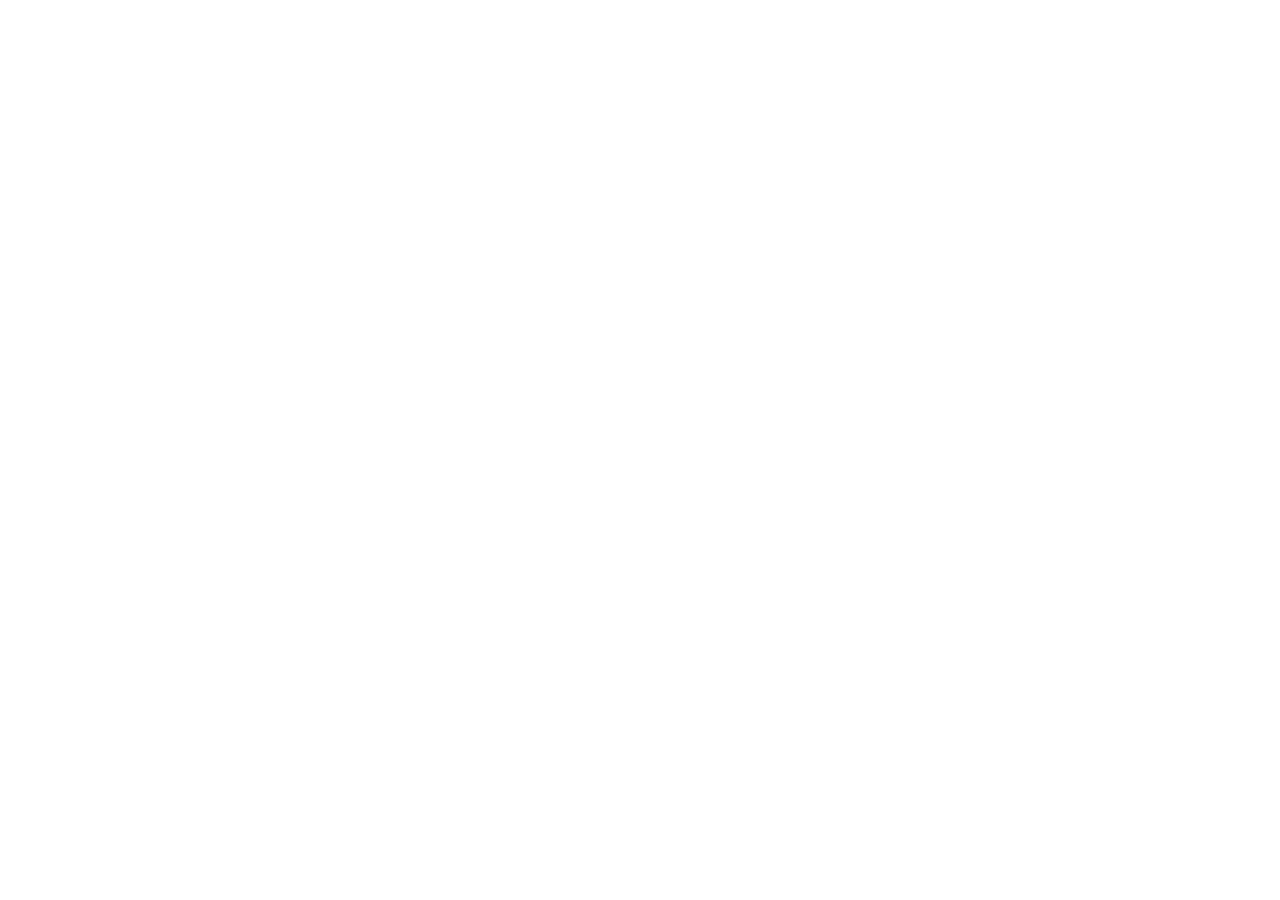
==== index.html @ 10db7427 "Estructura del proyecto, archivos y carpetas principales" ====
<!DOCTYPE html>
<html lang="es">
<head>
  <meta charset="UTF-8" />
  <meta name="viewport" content="width=device-width, initial-scale=1.0" />
  <title>Reparabrisas | Región Metropolitana</title>
  <link rel="stylesheet" href="assets/css/style.css" />
</head>
<body>
  <header>
    <!-- Navbar, logo, etc. -->
  </header>

  <main>
    <!-- Hero, servicios, beneficios, formulario, etc. -->
  </main>

  <footer>
    <!-- Enlaces, contacto, RRSS -->
  </footer>

  <script src="assets/js/main.js"></script>
</body>
</html>
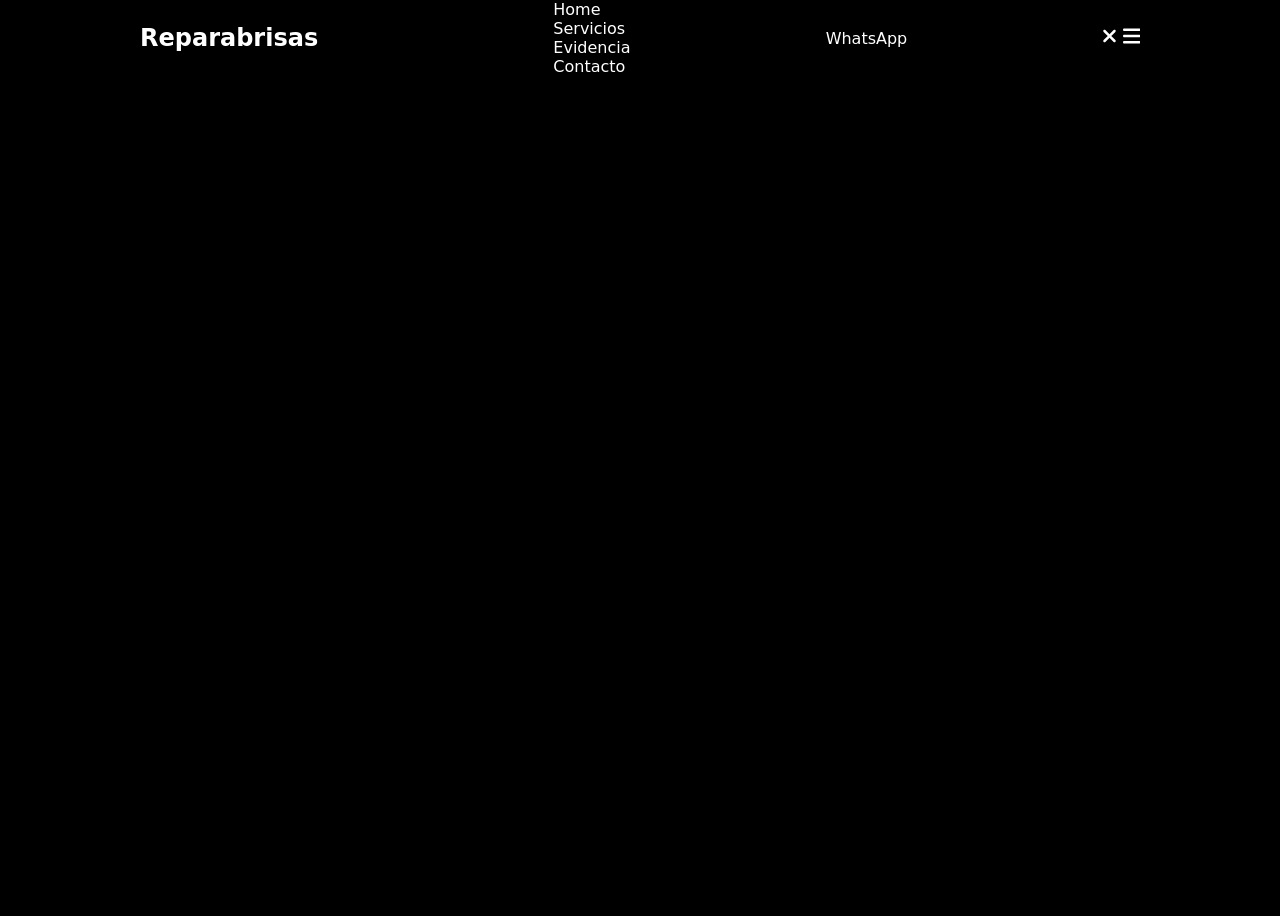
==== commit 394a15c8: "se agrega estructura del menú superior" ====
--- a/index.html
+++ b/index.html
@@ -9,6 +9,20 @@
 <body>
   <header>
     <!-- Navbar, logo, etc. -->
+     <nav class="navbar-menu">
+        <h1 class="title-menu">Reparabrisas</h1>
+        <ul>
+          <li><a href="hero">Home</a></li>
+          <li><a href="abou">Servicios</a></li>
+          <li><a href="hero">Evidencia</a></li>
+          <li><a href="hero">Contacto</a></li>
+        </ul>
+        <a href="#" class="btn-whatsapp">WhatsApp</a>
+        <div class="btn-toggle">
+          <svg  class="svg-icon" fill="white"  xmlns="http://www.w3.org/2000/svg" viewBox="0 0 384 512"><path d="M342.6 150.6c12.5-12.5 12.5-32.8 0-45.3s-32.8-12.5-45.3 0L192 210.7 86.6 105.4c-12.5-12.5-32.8-12.5-45.3 0s-12.5 32.8 0 45.3L146.7 256 41.4 361.4c-12.5 12.5-12.5 32.8 0 45.3s32.8 12.5 45.3 0L192 301.3 297.4 406.6c12.5 12.5 32.8 12.5 45.3 0s12.5-32.8 0-45.3L237.3 256 342.6 150.6z"/></svg>
+          <svg  class="svg-icon" fill="white" height="20" xmlns="http://www.w3.org/2000/svg" viewBox="0 0 448 512"><path d="M0 96C0 78.3 14.3 64 32 64l384 0c17.7 0 32 14.3 32 32s-14.3 32-32 32L32 128C14.3 128 0 113.7 0 96zM0 256c0-17.7 14.3-32 32-32l384 0c17.7 0 32 14.3 32 32s-14.3 32-32 32L32 288c-17.7 0-32-14.3-32-32zM448 416c0 17.7-14.3 32-32 32L32 448c-17.7 0-32-14.3-32-32s14.3-32 32-32l384 0c17.7 0 32 14.3 32 32z"/></svg>
+        </div>
+     </nav>
   </header>
 
   <main>
--- a/assets/css/style.css
+++ b/assets/css/style.css
@@ -0,0 +1,41 @@
+body{
+    height: 100dvh;
+    background-color: black;
+    color: #FFFFFF;
+    font-family: system-ui, -apple-system, BlinkMacSystemFont, 'Segoe UI', Roboto, Oxygen, Ubuntu, Cantarell, 'Open Sans', 'Helvetica Neue', sans-serif;
+}
+
+li{
+    list-style: none;
+}
+
+a{
+    text-decoration: none;
+    color: #FFFFFF;
+    font-size: 1rem;
+}
+
+a:hover{
+    color: #00DD00;
+}
+
+header{
+    padding: 0 2rem;
+}
+.navbar-menu{
+    width: 100%;
+    height: 60px;
+    max-width: 1000px;
+    margin: 0 auto;
+    display: flex;
+    align-items: center;
+    justify-content: space-between;
+}
+
+.svg-icon{
+    height: 20px;
+    cursor: pointer;
+}
+.svg-icon:hover{
+    height: 25px;
+}
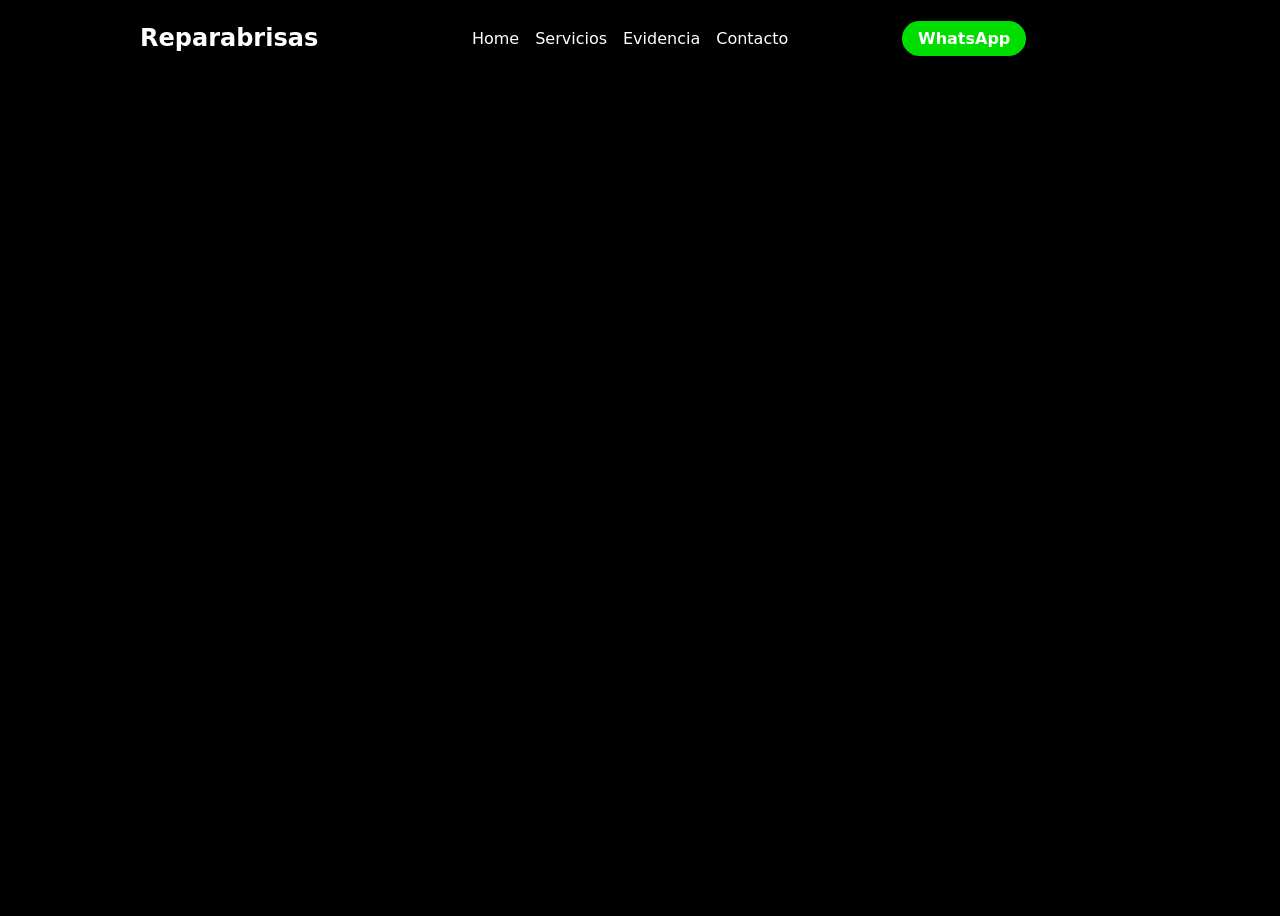
==== commit 97d2385a: "se termina el desarrollo del menu, desktop y mobile" ====
--- a/index.html
+++ b/index.html
@@ -11,7 +11,7 @@
     <!-- Navbar, logo, etc. -->
      <nav class="navbar-menu">
         <h1 class="title-menu">Reparabrisas</h1>
-        <ul>
+        <ul class="ul-menu">
           <li><a href="hero">Home</a></li>
           <li><a href="abou">Servicios</a></li>
           <li><a href="hero">Evidencia</a></li>
@@ -19,10 +19,17 @@
         </ul>
         <a href="#" class="btn-whatsapp">WhatsApp</a>
         <div class="btn-toggle">
-          <svg  class="svg-icon" fill="white"  xmlns="http://www.w3.org/2000/svg" viewBox="0 0 384 512"><path d="M342.6 150.6c12.5-12.5 12.5-32.8 0-45.3s-32.8-12.5-45.3 0L192 210.7 86.6 105.4c-12.5-12.5-32.8-12.5-45.3 0s-12.5 32.8 0 45.3L146.7 256 41.4 361.4c-12.5 12.5-12.5 32.8 0 45.3s32.8 12.5 45.3 0L192 301.3 297.4 406.6c12.5 12.5 32.8 12.5 45.3 0s12.5-32.8 0-45.3L237.3 256 342.6 150.6z"/></svg>
-          <svg  class="svg-icon" fill="white" height="20" xmlns="http://www.w3.org/2000/svg" viewBox="0 0 448 512"><path d="M0 96C0 78.3 14.3 64 32 64l384 0c17.7 0 32 14.3 32 32s-14.3 32-32 32L32 128C14.3 128 0 113.7 0 96zM0 256c0-17.7 14.3-32 32-32l384 0c17.7 0 32 14.3 32 32s-14.3 32-32 32L32 288c-17.7 0-32-14.3-32-32zM448 416c0 17.7-14.3 32-32 32L32 448c-17.7 0-32-14.3-32-32s14.3-32 32-32l384 0c17.7 0 32 14.3 32 32z"/></svg>
+          <svg  class="svg-icon icon-close" fill="white"  xmlns="http://www.w3.org/2000/svg" viewBox="0 0 384 512"><path d="M342.6 150.6c12.5-12.5 12.5-32.8 0-45.3s-32.8-12.5-45.3 0L192 210.7 86.6 105.4c-12.5-12.5-32.8-12.5-45.3 0s-12.5 32.8 0 45.3L146.7 256 41.4 361.4c-12.5 12.5-12.5 32.8 0 45.3s32.8 12.5 45.3 0L192 301.3 297.4 406.6c12.5 12.5 32.8 12.5 45.3 0s12.5-32.8 0-45.3L237.3 256 342.6 150.6z"/></svg>
+          <svg  class="svg-icon icon-burger open-icon" fill="white" height="20" xmlns="http://www.w3.org/2000/svg" viewBox="0 0 448 512"><path d="M0 96C0 78.3 14.3 64 32 64l384 0c17.7 0 32 14.3 32 32s-14.3 32-32 32L32 128C14.3 128 0 113.7 0 96zM0 256c0-17.7 14.3-32 32-32l384 0c17.7 0 32 14.3 32 32s-14.3 32-32 32L32 288c-17.7 0-32-14.3-32-32zM448 416c0 17.7-14.3 32-32 32L32 448c-17.7 0-32-14.3-32-32s14.3-32 32-32l384 0c17.7 0 32 14.3 32 32z"/></svg>
         </div>
      </nav>
+     <div class="dropdown-menu">
+          <li><a href="hero">Home</a></li>
+          <li><a href="abou">Servicios</a></li>
+          <li><a href="hero">Evidencia</a></li>
+          <li><a href="hero">Contacto</a></li>
+          <li><a href="#" class="btn-whatsapp">WhatsApp</a></li>
+     </div>
   </header>
 
   <main>
--- a/assets/css/style.css
+++ b/assets/css/style.css
@@ -5,18 +5,35 @@
     font-family: system-ui, -apple-system, BlinkMacSystemFont, 'Segoe UI', Roboto, Oxygen, Ubuntu, Cantarell, 'Open Sans', 'Helvetica Neue', sans-serif;
 }
 
+.title-menu:hover{
+    color: #00DD00;
+    cursor: pointer;
+}
+
 li{
     list-style: none;
 }
+li a{
+    text-decoration: none;
+    color: #FFFFFF;
+}
+li a:hover{
+    color: #00DD00;
+}
 
-a{
+a.btn-whatsapp{
     text-decoration: none;
     color: #FFFFFF;
     font-size: 1rem;
+    font-weight: 700;
+    background-color: #00DD00;
+    padding: .5rem 1rem .5rem 1rem;
+    border-radius: 1.5rem;
 }
 
-a:hover{
-    color: #00DD00;
+a.btn-whatsapp:hover{
+    scale: 1.05;
+    color: #FFFFFF;
 }
 
 header{
@@ -31,11 +48,68 @@
     align-items: center;
     justify-content: space-between;
 }
+.ul-menu{
+    display: flex;
+    gap: 1rem;
+}
 
 .svg-icon{
+    display: none;
     height: 20px;
     cursor: pointer;
 }
 .svg-icon:hover{
     height: 25px;
-}+}
+
+.dropdown-menu{
+    height: 0;
+    display: none;
+    width: 300px;
+    position: absolute;
+    right: 2rem;
+    background-color: rgba(255, 255, 255, 0.1);
+    backdrop-filter: blur(15px);
+    border-radius: 12px;
+    overflow: hidden;
+    transition: height .2s cubic-bezier(0.175, 0.885, 0.32, 1.275);
+}
+
+.dropdown-menu.open{
+    height: 240px;
+}
+
+.dropdown-menu li{
+    padding: .7rem;
+    display: flex;
+    align-items: center;
+    justify-content: center;
+}
+
+.dropdown-menu a{
+    width: 100%;
+    text-align: center;
+}
+
+
+
+@media (max-width:992px) {
+    .navbar-menu ul, .navbar-menu .btn-whatsapp{
+        display: none;
+    }
+    .dropdown-menu{
+        display: block;
+    }
+    .btn-toggle svg.open-icon{
+        display: block;
+    }
+} 
+
+
+@media (max-width:576px) {
+
+    .dropdown-menu{
+        left: 1rem;
+        width: auto;
+    }
+} 
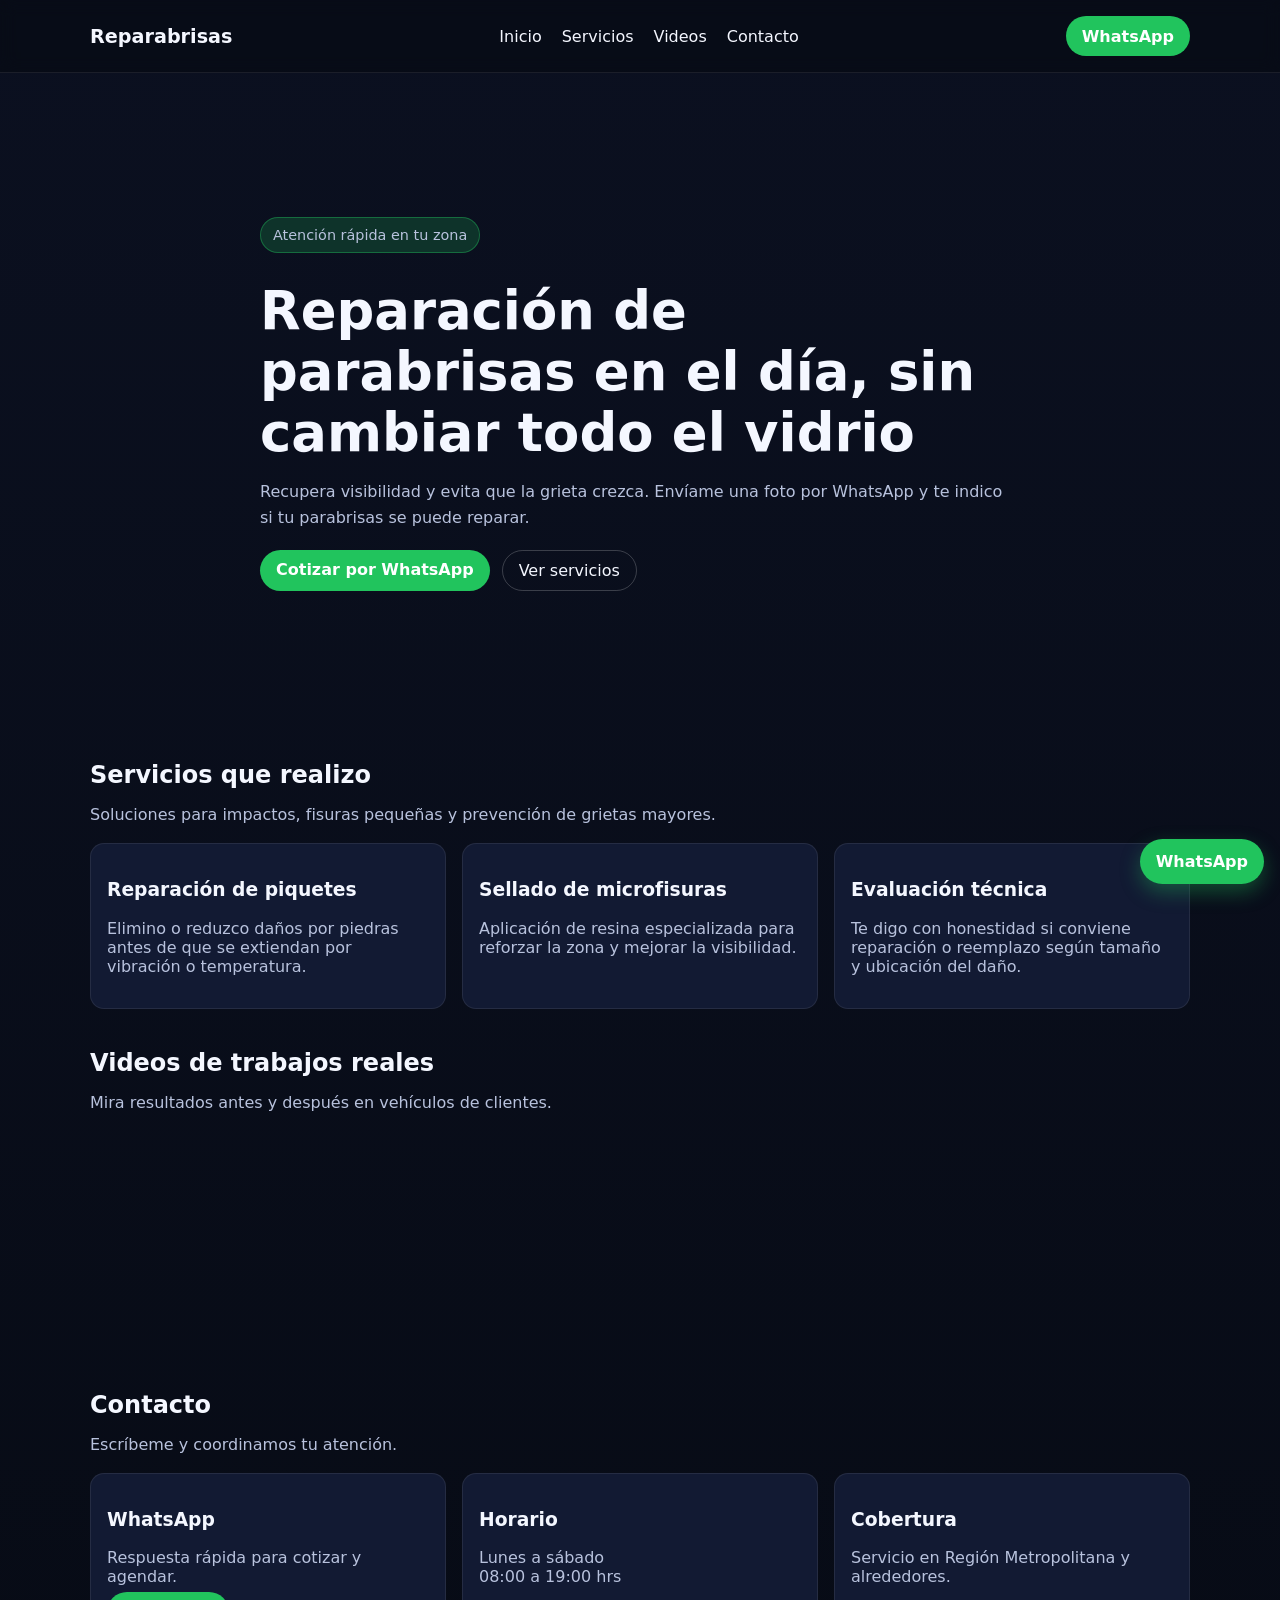
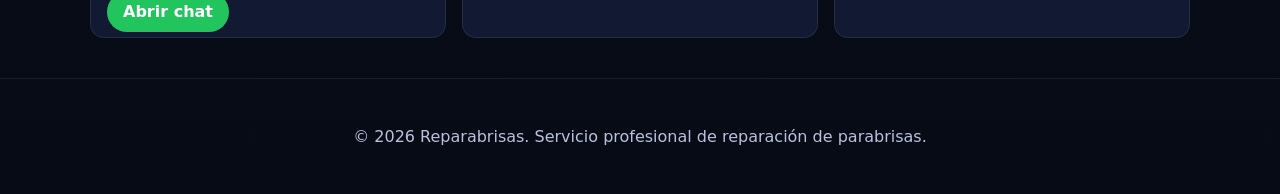
==== commit 5a4c8597: "Crear landing page de reparabrisas con secciones y CTA a WhatsApp" ====
--- a/index.html
+++ b/index.html
@@ -1,45 +1,147 @@
 <!DOCTYPE html>
 <html lang="es">
-<head>
-  <meta charset="UTF-8" />
-  <meta name="viewport" content="width=device-width, initial-scale=1.0" />
-  <title>Reparabrisas | Región Metropolitana</title>
-  <link rel="stylesheet" href="assets/css/style.css" />
-</head>
-<body>
-  <header>
-    <!-- Navbar, logo, etc. -->
-     <nav class="navbar-menu">
-        <h1 class="title-menu">Reparabrisas</h1>
+  <head>
+    <meta charset="UTF-8" />
+    <meta name="viewport" content="width=device-width, initial-scale=1.0" />
+    <meta
+      name="description"
+      content="Reparación de parabrisas rápida y profesional. Evalúo tu daño por WhatsApp y te doy solución en el día."
+    />
+    <title>Reparabrisas | Reparación rápida y segura</title>
+    <link rel="stylesheet" href="assets/css/style.css" />
+  </head>
+  <body>
+    <header class="site-header">
+      <nav class="navbar-menu">
+        <a href="#inicio" class="title-menu">Reparabrisas</a>
         <ul class="ul-menu">
-          <li><a href="hero">Home</a></li>
-          <li><a href="abou">Servicios</a></li>
-          <li><a href="hero">Evidencia</a></li>
-          <li><a href="hero">Contacto</a></li>
+          <li><a href="#inicio">Inicio</a></li>
+          <li><a href="#servicios">Servicios</a></li>
+          <li><a href="#videos">Videos</a></li>
+          <li><a href="#contacto">Contacto</a></li>
         </ul>
-        <a href="#" class="btn-whatsapp">WhatsApp</a>
-        <div class="btn-toggle">
-          <svg  class="svg-icon icon-close" fill="white"  xmlns="http://www.w3.org/2000/svg" viewBox="0 0 384 512"><path d="M342.6 150.6c12.5-12.5 12.5-32.8 0-45.3s-32.8-12.5-45.3 0L192 210.7 86.6 105.4c-12.5-12.5-32.8-12.5-45.3 0s-12.5 32.8 0 45.3L146.7 256 41.4 361.4c-12.5 12.5-12.5 32.8 0 45.3s32.8 12.5 45.3 0L192 301.3 297.4 406.6c12.5 12.5 32.8 12.5 45.3 0s12.5-32.8 0-45.3L237.3 256 342.6 150.6z"/></svg>
-          <svg  class="svg-icon icon-burger open-icon" fill="white" height="20" xmlns="http://www.w3.org/2000/svg" viewBox="0 0 448 512"><path d="M0 96C0 78.3 14.3 64 32 64l384 0c17.7 0 32 14.3 32 32s-14.3 32-32 32L32 128C14.3 128 0 113.7 0 96zM0 256c0-17.7 14.3-32 32-32l384 0c17.7 0 32 14.3 32 32s-14.3 32-32 32L32 288c-17.7 0-32-14.3-32-32zM448 416c0 17.7-14.3 32-32 32L32 448c-17.7 0-32-14.3-32-32s14.3-32 32-32l384 0c17.7 0 32 14.3 32 32z"/></svg>
+        <a href="https://wa.me/56912345678" class="btn-whatsapp" target="_blank" rel="noopener noreferrer"
+          >WhatsApp</a
+        >
+        <button class="btn-toggle" aria-label="Abrir menú móvil">
+          <svg
+            class="svg-icon icon-close"
+            fill="white"
+            xmlns="http://www.w3.org/2000/svg"
+            viewBox="0 0 384 512"
+          >
+            <path
+              d="M342.6 150.6c12.5-12.5 12.5-32.8 0-45.3s-32.8-12.5-45.3 0L192 210.7 86.6 105.4c-12.5-12.5-32.8-12.5-45.3 0s-12.5 32.8 0 45.3L146.7 256 41.4 361.4c-12.5 12.5-12.5 32.8 0 45.3s32.8 12.5 45.3 0L192 301.3 297.4 406.6c12.5 12.5 32.8 12.5 45.3 0s12.5-32.8 0-45.3L237.3 256 342.6 150.6z"
+            />
+          </svg>
+          <svg
+            class="svg-icon icon-burger open-icon"
+            fill="white"
+            xmlns="http://www.w3.org/2000/svg"
+            viewBox="0 0 448 512"
+          >
+            <path
+              d="M0 96C0 78.3 14.3 64 32 64l384 0c17.7 0 32 14.3 32 32s-14.3 32-32 32L32 128C14.3 128 0 113.7 0 96zM0 256c0-17.7 14.3-32 32-32l384 0c17.7 0 32 14.3 32 32s-14.3 32-32 32L32 288c-17.7 0-32-14.3-32-32zM448 416c0 17.7-14.3 32-32 32L32 448c-17.7 0-32-14.3-32-32s14.3-32 32-32l384 0c17.7 0 32 14.3 32 32z"
+            />
+          </svg>
+        </button>
+      </nav>
+
+      <ul class="dropdown-menu">
+        <li><a href="#inicio">Inicio</a></li>
+        <li><a href="#servicios">Servicios</a></li>
+        <li><a href="#videos">Videos</a></li>
+        <li><a href="#contacto">Contacto</a></li>
+        <li>
+          <a href="https://wa.me/56912345678" class="btn-whatsapp" target="_blank" rel="noopener noreferrer"
+            >Escribir por WhatsApp</a
+          >
+        </li>
+      </ul>
+    </header>
+
+    <main>
+      <section class="hero" id="inicio">
+        <div class="hero-content">
+          <p class="pill">Atención rápida en tu zona</p>
+          <h1>Reparación de parabrisas en el día, sin cambiar todo el vidrio</h1>
+          <p>
+            Recupera visibilidad y evita que la grieta crezca. Envíame una foto por WhatsApp y te indico si
+            tu parabrisas se puede reparar.
+          </p>
+          <div class="hero-actions">
+            <a href="https://wa.me/56912345678" class="btn-whatsapp" target="_blank" rel="noopener noreferrer"
+              >Cotizar por WhatsApp</a
+            >
+            <a href="#servicios" class="btn-secondary">Ver servicios</a>
+          </div>
         </div>
-     </nav>
-     <div class="dropdown-menu">
-          <li><a href="hero">Home</a></li>
-          <li><a href="abou">Servicios</a></li>
-          <li><a href="hero">Evidencia</a></li>
-          <li><a href="hero">Contacto</a></li>
-          <li><a href="#" class="btn-whatsapp">WhatsApp</a></li>
-     </div>
-  </header>
+      </section>
 
-  <main>
-    <!-- Hero, servicios, beneficios, formulario, etc. -->
-  </main>
+      <section class="section" id="servicios">
+        <div class="section-heading">
+          <h2>Servicios que realizo</h2>
+          <p>Soluciones para impactos, fisuras pequeñas y prevención de grietas mayores.</p>
+        </div>
+        <div class="cards-grid">
+          <article class="card">
+            <h3>Reparación de piquetes</h3>
+            <p>Elimino o reduzco daños por piedras antes de que se extiendan por vibración o temperatura.</p>
+          </article>
+          <article class="card">
+            <h3>Sellado de microfisuras</h3>
+            <p>Aplicación de resina especializada para reforzar la zona y mejorar la visibilidad.</p>
+          </article>
+          <article class="card">
+            <h3>Evaluación técnica</h3>
+            <p>Te digo con honestidad si conviene reparación o reemplazo según tamaño y ubicación del daño.</p>
+          </article>
+        </div>
+      </section>
 
-  <footer>
-    <!-- Enlaces, contacto, RRSS -->
-  </footer>
+      <section class="section" id="videos">
+        <div class="section-heading">
+          <h2>Videos de trabajos reales</h2>
+          <p>Mira resultados antes y después en vehículos de clientes.</p>
+        </div>
+        <div class="video-grid">
+          <iframe src="https://www.youtube.com/embed/ysz5S6PUM-U" title="Video de reparación 1" loading="lazy" allowfullscreen></iframe>
+          <iframe src="https://www.youtube.com/embed/jNQXAC9IVRw" title="Video de reparación 2" loading="lazy" allowfullscreen></iframe>
+          <iframe src="https://www.youtube.com/embed/tgbNymZ7vqY" title="Video de reparación 3" loading="lazy" allowfullscreen></iframe>
+        </div>
+      </section>
 
-  <script src="assets/js/main.js"></script>
-</body>
+      <section class="section contact" id="contacto">
+        <div class="section-heading">
+          <h2>Contacto</h2>
+          <p>Escríbeme y coordinamos tu atención.</p>
+        </div>
+        <div class="contact-grid">
+          <div class="contact-card">
+            <h3>WhatsApp</h3>
+            <p>Respuesta rápida para cotizar y agendar.</p>
+            <a href="https://wa.me/56912345678" class="btn-whatsapp" target="_blank" rel="noopener noreferrer">Abrir chat</a>
+          </div>
+          <div class="contact-card">
+            <h3>Horario</h3>
+            <p>Lunes a sábado<br />08:00 a 19:00 hrs</p>
+          </div>
+          <div class="contact-card">
+            <h3>Cobertura</h3>
+            <p>Servicio en Región Metropolitana y alrededores.</p>
+          </div>
+        </div>
+      </section>
+    </main>
+
+    <a href="https://wa.me/56912345678" class="whatsapp-float" target="_blank" rel="noopener noreferrer" aria-label="Escribir por WhatsApp">
+      WhatsApp
+    </a>
+
+    <footer>
+      <p>© 2026 Reparabrisas. Servicio profesional de reparación de parabrisas.</p>
+    </footer>
+
+    <script src="assets/js/main.js"></script>
+  </body>
 </html>
--- a/assets/css/style.css
+++ b/assets/css/style.css
@@ -1,115 +1,252 @@
-body{
-    height: 100dvh;
-    background-color: black;
-    color: #FFFFFF;
-    font-family: system-ui, -apple-system, BlinkMacSystemFont, 'Segoe UI', Roboto, Oxygen, Ubuntu, Cantarell, 'Open Sans', 'Helvetica Neue', sans-serif;
-}
-
-.title-menu:hover{
-    color: #00DD00;
+:root {
+  --bg: #0b1020;
+  --card: #121a33;
+  --text: #f4f7ff;
+  --muted: #b8c2dd;
+  --accent: #21c45d;
+  --accent-dark: #17944a;
+}
+
+* {
+  box-sizing: border-box;
+}
+
+html {
+  scroll-behavior: smooth;
+}
+
+body {
+  margin: 0;
+  background: linear-gradient(180deg, #0b1020 0%, #070b15 100%);
+  color: var(--text);
+  font-family: Inter, system-ui, -apple-system, BlinkMacSystemFont, "Segoe UI", sans-serif;
+}
+
+a {
+  color: inherit;
+  text-decoration: none;
+}
+
+.site-header {
+  position: sticky;
+  top: 0;
+  z-index: 20;
+  backdrop-filter: blur(8px);
+  background: rgba(7, 11, 21, 0.75);
+  border-bottom: 1px solid rgba(255, 255, 255, 0.08);
+}
+
+.navbar-menu {
+  width: min(1100px, 92%);
+  margin: 0 auto;
+  min-height: 72px;
+  display: flex;
+  align-items: center;
+  justify-content: space-between;
+  gap: 1rem;
+}
+
+.title-menu {
+  font-weight: 800;
+  font-size: 1.2rem;
+}
+
+.ul-menu {
+  display: flex;
+  gap: 1.25rem;
+  list-style: none;
+  padding: 0;
+  margin: 0;
+}
+
+.btn-whatsapp {
+  background: var(--accent);
+  color: #fff;
+  font-weight: 700;
+  padding: 0.65rem 1rem;
+  border-radius: 999px;
+  transition: transform 0.2s ease, background 0.2s ease;
+}
+
+.btn-whatsapp:hover {
+  transform: translateY(-1px);
+  background: var(--accent-dark);
+}
+
+.btn-secondary {
+  border: 1px solid rgba(255, 255, 255, 0.2);
+  padding: 0.65rem 1rem;
+  border-radius: 999px;
+}
+
+.btn-toggle {
+  display: none;
+  background: transparent;
+  border: 0;
+  padding: 0;
+}
+
+.svg-icon {
+  width: 24px;
+  height: 24px;
+  display: none;
+}
+
+.open-icon {
+  display: block;
+}
+
+.dropdown-menu {
+  display: none;
+  position: absolute;
+  right: 4%;
+  top: 72px;
+  width: min(320px, 92vw);
+  background: rgba(18, 26, 51, 0.97);
+  border: 1px solid rgba(255, 255, 255, 0.1);
+  border-radius: 12px;
+  list-style: none;
+  padding: 0.8rem;
+  margin: 0;
+  height: 0;
+  overflow: hidden;
+  transition: height 0.25s ease;
+}
+
+.dropdown-menu li {
+  padding: 0.55rem;
+  text-align: center;
+}
+
+.dropdown-menu.open {
+  height: 270px;
+}
+
+.hero {
+  min-height: 72vh;
+  display: grid;
+  place-items: center;
+  width: min(1100px, 92%);
+  margin: 0 auto;
+}
+
+.hero-content {
+  max-width: 760px;
+}
+
+.pill {
+  display: inline-block;
+  background: rgba(33, 196, 93, 0.2);
+  color: #9bf2b9;
+  border: 1px solid rgba(33, 196, 93, 0.4);
+  padding: 0.35rem 0.75rem;
+  border-radius: 999px;
+  font-size: 0.9rem;
+}
+
+h1 {
+  font-size: clamp(2rem, 5vw, 3.3rem);
+  margin: 0.8rem 0;
+}
+
+.hero p {
+  color: var(--muted);
+  line-height: 1.6;
+}
+
+.hero-actions {
+  display: flex;
+  flex-wrap: wrap;
+  gap: 0.75rem;
+  margin-top: 1.2rem;
+}
+
+.section {
+  width: min(1100px, 92%);
+  margin: 2.5rem auto;
+}
+
+.section-heading h2 {
+  margin-bottom: 0.25rem;
+}
+
+.section-heading p {
+  color: var(--muted);
+}
+
+.cards-grid,
+.video-grid,
+.contact-grid {
+  display: grid;
+  gap: 1rem;
+  margin-top: 1.2rem;
+}
+
+.cards-grid {
+  grid-template-columns: repeat(auto-fit, minmax(220px, 1fr));
+}
+
+.card,
+.contact-card {
+  background: var(--card);
+  border: 1px solid rgba(255, 255, 255, 0.08);
+  border-radius: 14px;
+  padding: 1rem;
+}
+
+.card p,
+.contact-card p {
+  color: var(--muted);
+}
+
+.video-grid {
+  grid-template-columns: repeat(auto-fit, minmax(240px, 1fr));
+}
+
+.video-grid iframe {
+  width: 100%;
+  min-height: 220px;
+  border: 0;
+  border-radius: 14px;
+}
+
+.contact-grid {
+  grid-template-columns: repeat(auto-fit, minmax(220px, 1fr));
+}
+
+.whatsapp-float {
+  position: fixed;
+  right: 1rem;
+  bottom: 1rem;
+  z-index: 25;
+  background: var(--accent);
+  color: #fff;
+  padding: 0.8rem 1rem;
+  border-radius: 999px;
+  font-weight: 700;
+  box-shadow: 0 8px 20px rgba(33, 196, 93, 0.35);
+}
+
+footer {
+  text-align: center;
+  color: var(--muted);
+  padding: 2rem 1rem;
+  border-top: 1px solid rgba(255, 255, 255, 0.08);
+  margin-top: 2rem;
+}
+
+@media (max-width: 900px) {
+  .ul-menu,
+  .navbar-menu > .btn-whatsapp {
+    display: none;
+  }
+
+  .btn-toggle {
+    display: inline-flex;
     cursor: pointer;
-}
-
-li{
-    list-style: none;
-}
-li a{
-    text-decoration: none;
-    color: #FFFFFF;
-}
-li a:hover{
-    color: #00DD00;
-}
-
-a.btn-whatsapp{
-    text-decoration: none;
-    color: #FFFFFF;
-    font-size: 1rem;
-    font-weight: 700;
-    background-color: #00DD00;
-    padding: .5rem 1rem .5rem 1rem;
-    border-radius: 1.5rem;
-}
-
-a.btn-whatsapp:hover{
-    scale: 1.05;
-    color: #FFFFFF;
-}
-
-header{
-    padding: 0 2rem;
-}
-.navbar-menu{
-    width: 100%;
-    height: 60px;
-    max-width: 1000px;
-    margin: 0 auto;
-    display: flex;
-    align-items: center;
-    justify-content: space-between;
-}
-.ul-menu{
-    display: flex;
-    gap: 1rem;
-}
-
-.svg-icon{
-    display: none;
-    height: 20px;
-    cursor: pointer;
-}
-.svg-icon:hover{
-    height: 25px;
-}
-
-.dropdown-menu{
-    height: 0;
-    display: none;
-    width: 300px;
-    position: absolute;
-    right: 2rem;
-    background-color: rgba(255, 255, 255, 0.1);
-    backdrop-filter: blur(15px);
-    border-radius: 12px;
-    overflow: hidden;
-    transition: height .2s cubic-bezier(0.175, 0.885, 0.32, 1.275);
-}
-
-.dropdown-menu.open{
-    height: 240px;
-}
-
-.dropdown-menu li{
-    padding: .7rem;
-    display: flex;
-    align-items: center;
-    justify-content: center;
-}
-
-.dropdown-menu a{
-    width: 100%;
-    text-align: center;
-}
-
-
-
-@media (max-width:992px) {
-    .navbar-menu ul, .navbar-menu .btn-whatsapp{
-        display: none;
-    }
-    .dropdown-menu{
-        display: block;
-    }
-    .btn-toggle svg.open-icon{
-        display: block;
-    }
-} 
-
-
-@media (max-width:576px) {
-
-    .dropdown-menu{
-        left: 1rem;
-        width: auto;
-    }
-} +  }
+
+  .dropdown-menu {
+    display: block;
+  }
+}
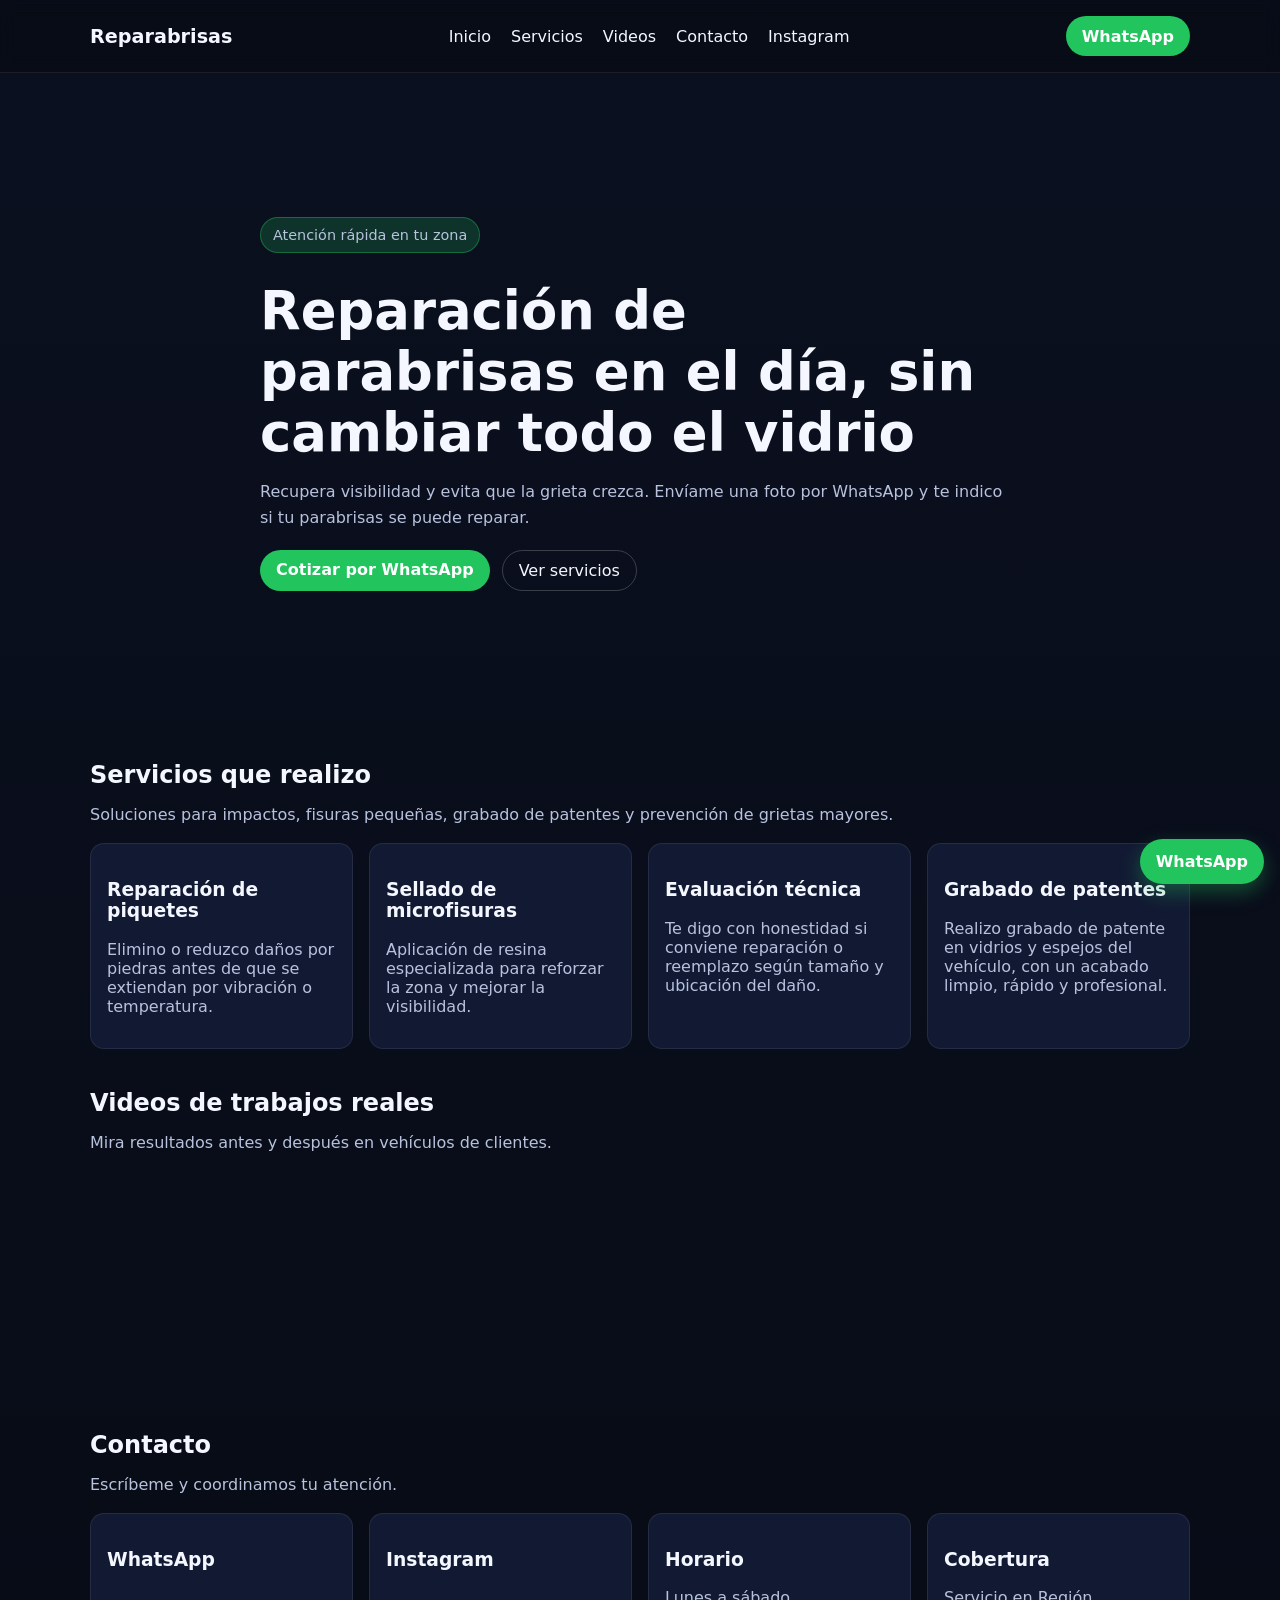
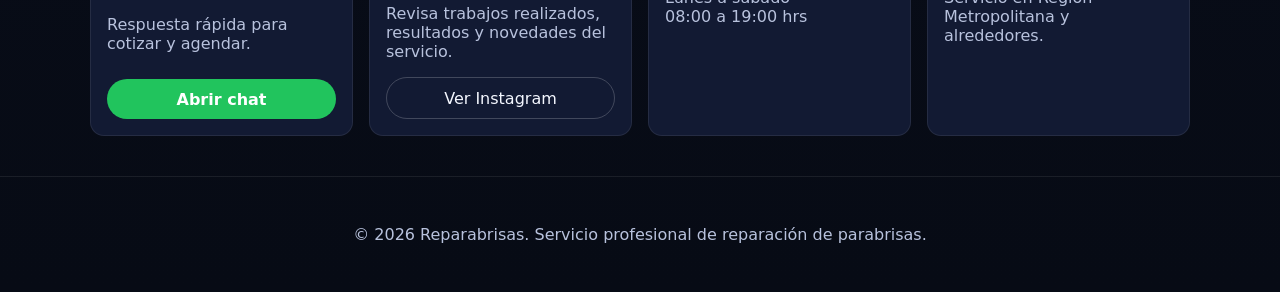
==== commit 0fe687aa: "se agrega numero de wsp e instagram, ademas de servicios de grabado de patentes" ====
--- a/index.html
+++ b/index.html
@@ -10,19 +10,37 @@
     <title>Reparabrisas | Reparación rápida y segura</title>
     <link rel="stylesheet" href="assets/css/style.css" />
   </head>
+
   <body>
     <header class="site-header">
       <nav class="navbar-menu">
         <a href="#inicio" class="title-menu">Reparabrisas</a>
+
         <ul class="ul-menu">
           <li><a href="#inicio">Inicio</a></li>
           <li><a href="#servicios">Servicios</a></li>
           <li><a href="#videos">Videos</a></li>
           <li><a href="#contacto">Contacto</a></li>
+          <li>
+            <a
+              href="https://www.instagram.com/reparabrisas_colina/"
+              target="_blank"
+              rel="noopener noreferrer"
+            >
+              Instagram
+            </a>
+          </li>
         </ul>
-        <a href="https://wa.me/56912345678" class="btn-whatsapp" target="_blank" rel="noopener noreferrer"
-          >WhatsApp</a
+
+        <a
+          href="https://wa.me/56976957866"
+          class="btn-whatsapp"
+          target="_blank"
+          rel="noopener noreferrer"
         >
+          WhatsApp
+        </a>
+
         <button class="btn-toggle" aria-label="Abrir menú móvil">
           <svg
             class="svg-icon icon-close"
@@ -34,6 +52,7 @@
               d="M342.6 150.6c12.5-12.5 12.5-32.8 0-45.3s-32.8-12.5-45.3 0L192 210.7 86.6 105.4c-12.5-12.5-32.8-12.5-45.3 0s-12.5 32.8 0 45.3L146.7 256 41.4 361.4c-12.5 12.5-12.5 32.8 0 45.3s32.8 12.5 45.3 0L192 301.3 297.4 406.6c12.5 12.5 32.8 12.5 45.3 0s12.5-32.8 0-45.3L237.3 256 342.6 150.6z"
             />
           </svg>
+
           <svg
             class="svg-icon icon-burger open-icon"
             fill="white"
@@ -53,9 +72,23 @@
         <li><a href="#videos">Videos</a></li>
         <li><a href="#contacto">Contacto</a></li>
         <li>
-          <a href="https://wa.me/56912345678" class="btn-whatsapp" target="_blank" rel="noopener noreferrer"
-            >Escribir por WhatsApp</a
-          >
+          <a
+            href="https://www.instagram.com/reparabrisas_colina/"
+            target="_blank"
+            rel="noopener noreferrer"
+          >
+            Instagram
+          </a>
+        </li>
+        <li>
+          <a
+            href="https://wa.me/56976957866"
+            class="btn-whatsapp"
+            target="_blank"
+            rel="noopener noreferrer"
+          >
+            Escribir por WhatsApp
+          </a>
         </li>
       </ul>
     </header>
@@ -64,15 +97,24 @@
       <section class="hero" id="inicio">
         <div class="hero-content">
           <p class="pill">Atención rápida en tu zona</p>
+
           <h1>Reparación de parabrisas en el día, sin cambiar todo el vidrio</h1>
+
           <p>
             Recupera visibilidad y evita que la grieta crezca. Envíame una foto por WhatsApp y te indico si
             tu parabrisas se puede reparar.
           </p>
+
           <div class="hero-actions">
-            <a href="https://wa.me/56912345678" class="btn-whatsapp" target="_blank" rel="noopener noreferrer"
-              >Cotizar por WhatsApp</a
-            >
+            <a
+              href="https://wa.me/56976957866"
+              class="btn-whatsapp"
+              target="_blank"
+              rel="noopener noreferrer"
+            >
+              Cotizar por WhatsApp
+            </a>
+
             <a href="#servicios" class="btn-secondary">Ver servicios</a>
           </div>
         </div>
@@ -81,20 +123,36 @@
       <section class="section" id="servicios">
         <div class="section-heading">
           <h2>Servicios que realizo</h2>
-          <p>Soluciones para impactos, fisuras pequeñas y prevención de grietas mayores.</p>
-        </div>
+          <p>Soluciones para impactos, fisuras pequeñas, grabado de patentes y prevención de grietas mayores.</p>
+        </div>
+
         <div class="cards-grid">
           <article class="card">
             <h3>Reparación de piquetes</h3>
-            <p>Elimino o reduzco daños por piedras antes de que se extiendan por vibración o temperatura.</p>
-          </article>
+            <p>
+              Elimino o reduzco daños por piedras antes de que se extiendan por vibración o temperatura.
+            </p>
+          </article>
+
           <article class="card">
             <h3>Sellado de microfisuras</h3>
-            <p>Aplicación de resina especializada para reforzar la zona y mejorar la visibilidad.</p>
-          </article>
+            <p>
+              Aplicación de resina especializada para reforzar la zona y mejorar la visibilidad.
+            </p>
+          </article>
+
           <article class="card">
             <h3>Evaluación técnica</h3>
-            <p>Te digo con honestidad si conviene reparación o reemplazo según tamaño y ubicación del daño.</p>
+            <p>
+              Te digo con honestidad si conviene reparación o reemplazo según tamaño y ubicación del daño.
+            </p>
+          </article>
+
+          <article class="card">
+            <h3>Grabado de patentes</h3>
+            <p>
+              Realizo grabado de patente en vidrios y espejos del vehículo, con un acabado limpio, rápido y profesional.
+            </p>
           </article>
         </div>
       </section>
@@ -104,10 +162,28 @@
           <h2>Videos de trabajos reales</h2>
           <p>Mira resultados antes y después en vehículos de clientes.</p>
         </div>
+
         <div class="video-grid">
-          <iframe src="https://www.youtube.com/embed/ysz5S6PUM-U" title="Video de reparación 1" loading="lazy" allowfullscreen></iframe>
-          <iframe src="https://www.youtube.com/embed/jNQXAC9IVRw" title="Video de reparación 2" loading="lazy" allowfullscreen></iframe>
-          <iframe src="https://www.youtube.com/embed/tgbNymZ7vqY" title="Video de reparación 3" loading="lazy" allowfullscreen></iframe>
+          <iframe
+            src="https://www.youtube.com/embed/ysz5S6PUM-U"
+            title="Video de reparación 1"
+            loading="lazy"
+            allowfullscreen
+          ></iframe>
+
+          <iframe
+            src="https://www.youtube.com/embed/jNQXAC9IVRw"
+            title="Video de reparación 2"
+            loading="lazy"
+            allowfullscreen
+          ></iframe>
+
+          <iframe
+            src="https://www.youtube.com/embed/tgbNymZ7vqY"
+            title="Video de reparación 3"
+            loading="lazy"
+            allowfullscreen
+          ></iframe>
         </div>
       </section>
 
@@ -116,16 +192,44 @@
           <h2>Contacto</h2>
           <p>Escríbeme y coordinamos tu atención.</p>
         </div>
+
         <div class="contact-grid">
-          <div class="contact-card">
+          <div class="contact-card card-with-button">
             <h3>WhatsApp</h3>
             <p>Respuesta rápida para cotizar y agendar.</p>
-            <a href="https://wa.me/56912345678" class="btn-whatsapp" target="_blank" rel="noopener noreferrer">Abrir chat</a>
-          </div>
+
+            <a
+              href="https://wa.me/56976957866"
+              class="btn-whatsapp text-center"
+              target="_blank"
+              rel="noopener noreferrer"
+            >
+              Abrir chat
+            </a>
+          </div>
+
+          <div class="contact-card card-with-button">
+            <h3>Instagram</h3>
+            <p>Revisa trabajos realizados, resultados y novedades del servicio.</p>
+
+            <a
+              href="https://www.instagram.com/reparabrisas_colina/"
+              class="btn-secondary text-center"
+              target="_blank"
+              rel="noopener noreferrer"
+            >
+              Ver Instagram
+            </a>
+          </div>
+
           <div class="contact-card">
             <h3>Horario</h3>
-            <p>Lunes a sábado<br />08:00 a 19:00 hrs</p>
-          </div>
+            <p>
+              Lunes a sábado<br />
+              08:00 a 19:00 hrs
+            </p>
+          </div>
+
           <div class="contact-card">
             <h3>Cobertura</h3>
             <p>Servicio en Región Metropolitana y alrededores.</p>
@@ -134,7 +238,13 @@
       </section>
     </main>
 
-    <a href="https://wa.me/56912345678" class="whatsapp-float" target="_blank" rel="noopener noreferrer" aria-label="Escribir por WhatsApp">
+    <a
+      href="https://wa.me/56976957866"
+      class="whatsapp-float"
+      target="_blank"
+      rel="noopener noreferrer"
+      aria-label="Escribir por WhatsApp"
+    >
       WhatsApp
     </a>
 
@@ -144,4 +254,4 @@
 
     <script src="assets/js/main.js"></script>
   </body>
-</html>
+</html>
--- a/assets/css/style.css
+++ b/assets/css/style.css
@@ -59,6 +59,14 @@
   margin: 0;
 }
 
+.ul-menu a {
+  transition: color 0.2s ease;
+}
+
+.ul-menu a:hover {
+  color: #9bf2b9;
+}
+
 .btn-whatsapp {
   background: var(--accent);
   color: #fff;
@@ -74,9 +82,16 @@
 }
 
 .btn-secondary {
+  display: inline-block;
   border: 1px solid rgba(255, 255, 255, 0.2);
   padding: 0.65rem 1rem;
   border-radius: 999px;
+  transition: transform 0.2s ease, border-color 0.2s ease;
+}
+
+.btn-secondary:hover {
+  transform: translateY(-1px);
+  border-color: rgba(255, 255, 255, 0.45);
 }
 
 .btn-toggle {
@@ -119,7 +134,7 @@
 }
 
 .dropdown-menu.open {
-  height: 270px;
+  height: 320px;
 }
 
 .hero {
@@ -192,6 +207,12 @@
   border: 1px solid rgba(255, 255, 255, 0.08);
   border-radius: 14px;
   padding: 1rem;
+}
+
+.card-with-button{
+    display: flex;
+    flex-direction: column;
+    justify-content: space-between;
 }
 
 .card p,
@@ -250,3 +271,6 @@
     display: block;
   }
 }
+.text-center{
+    text-align: center;
+}
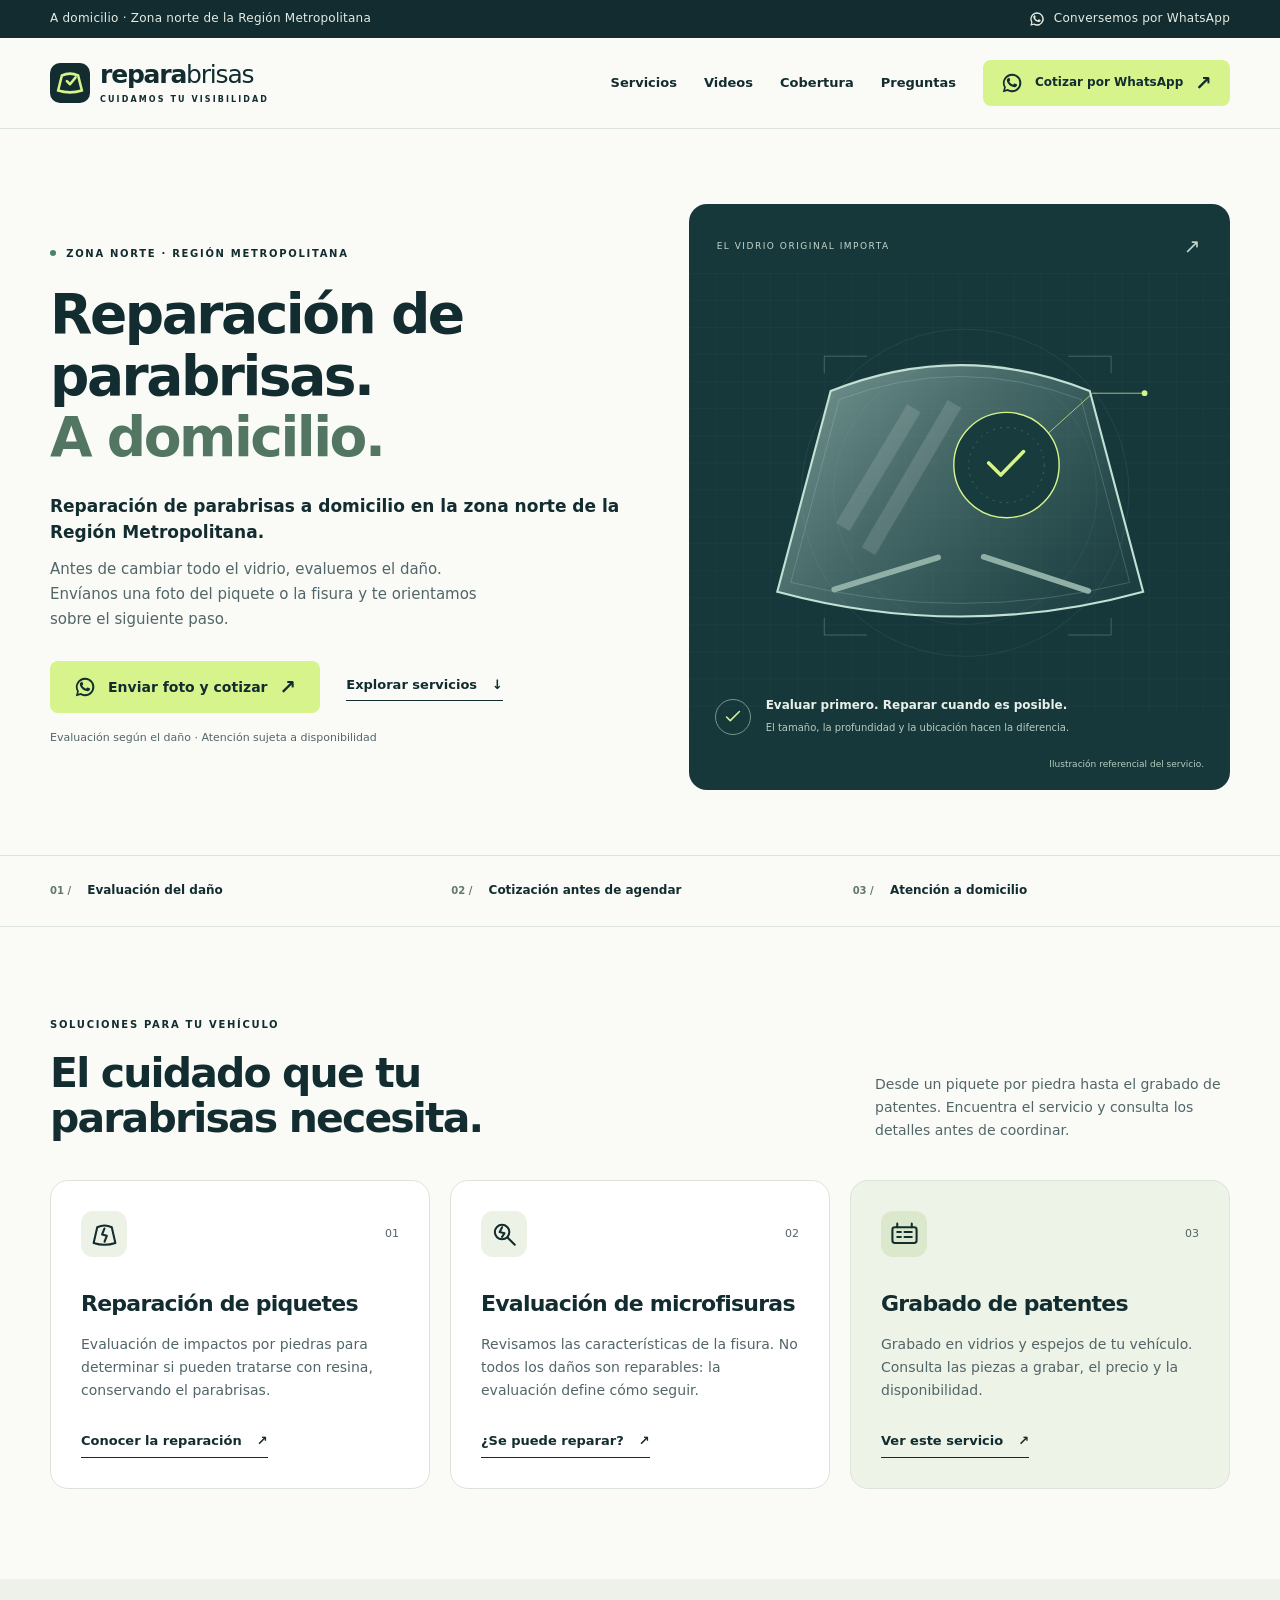
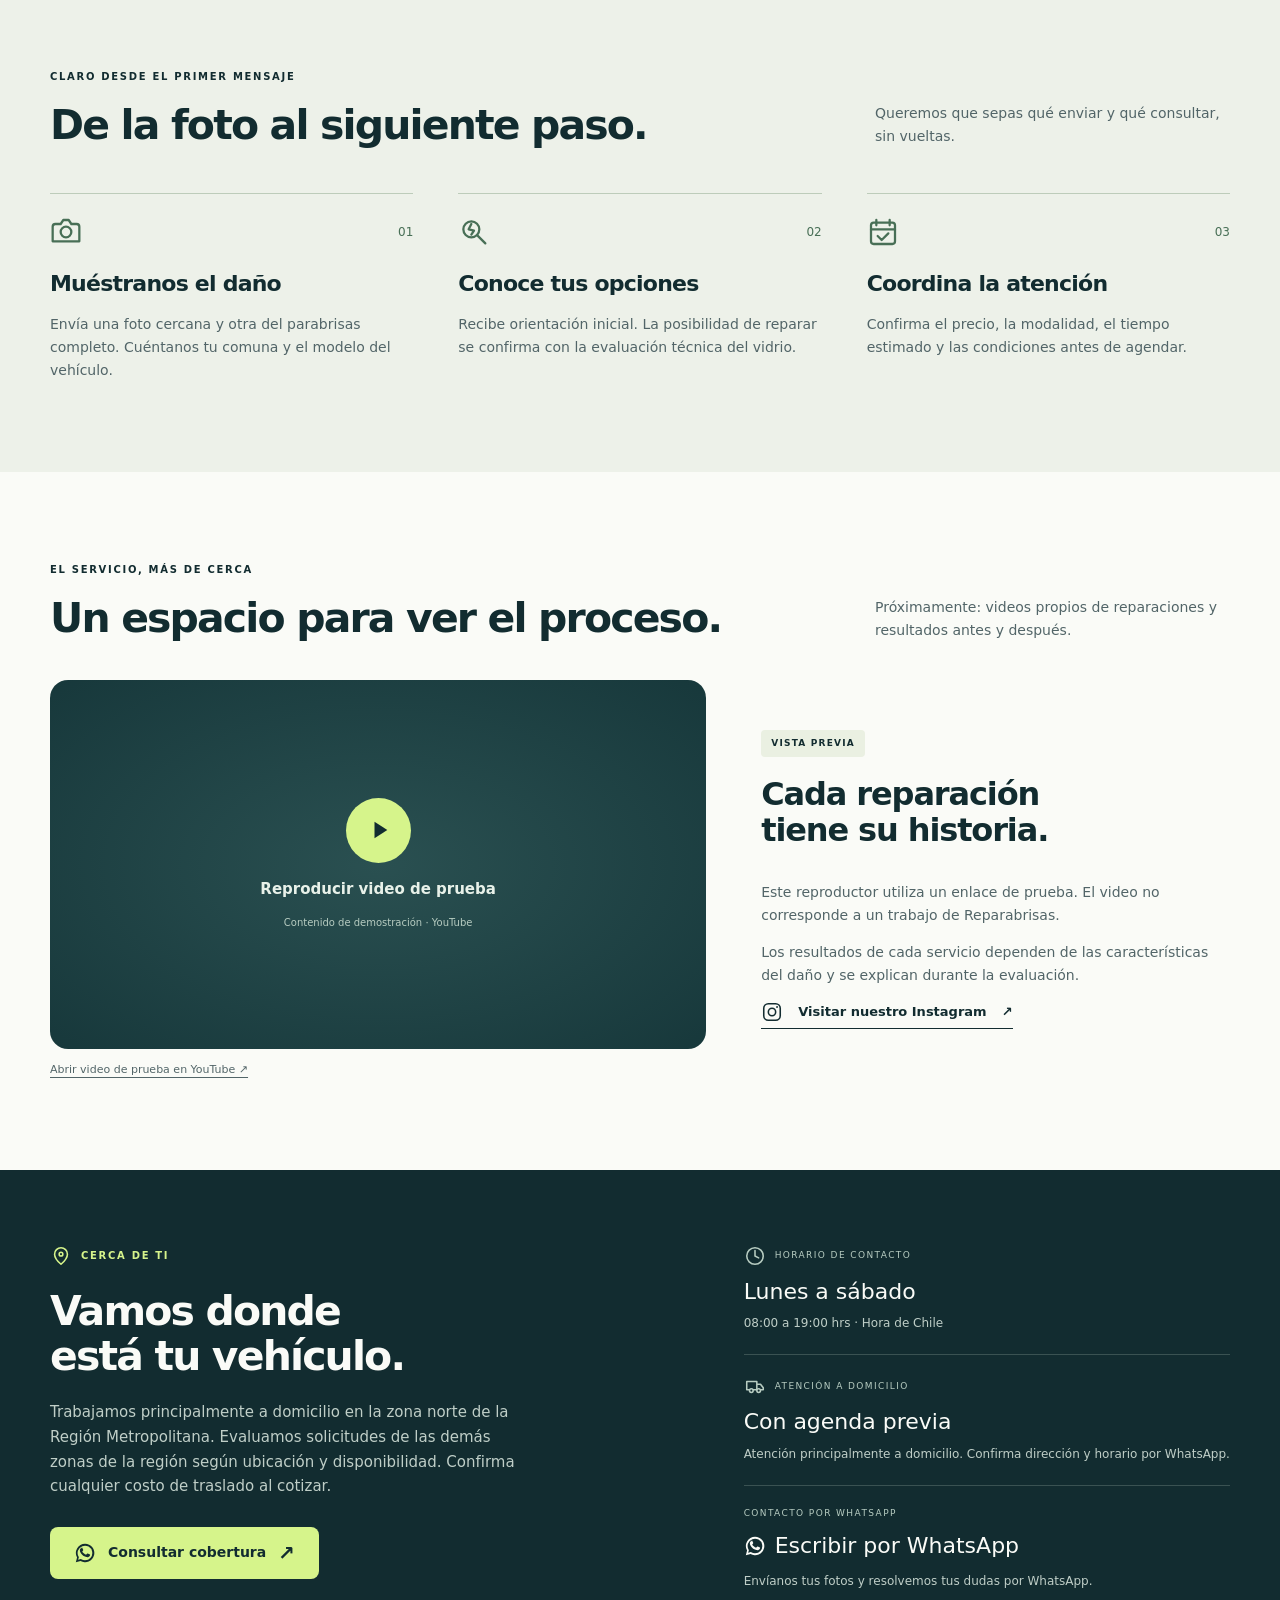
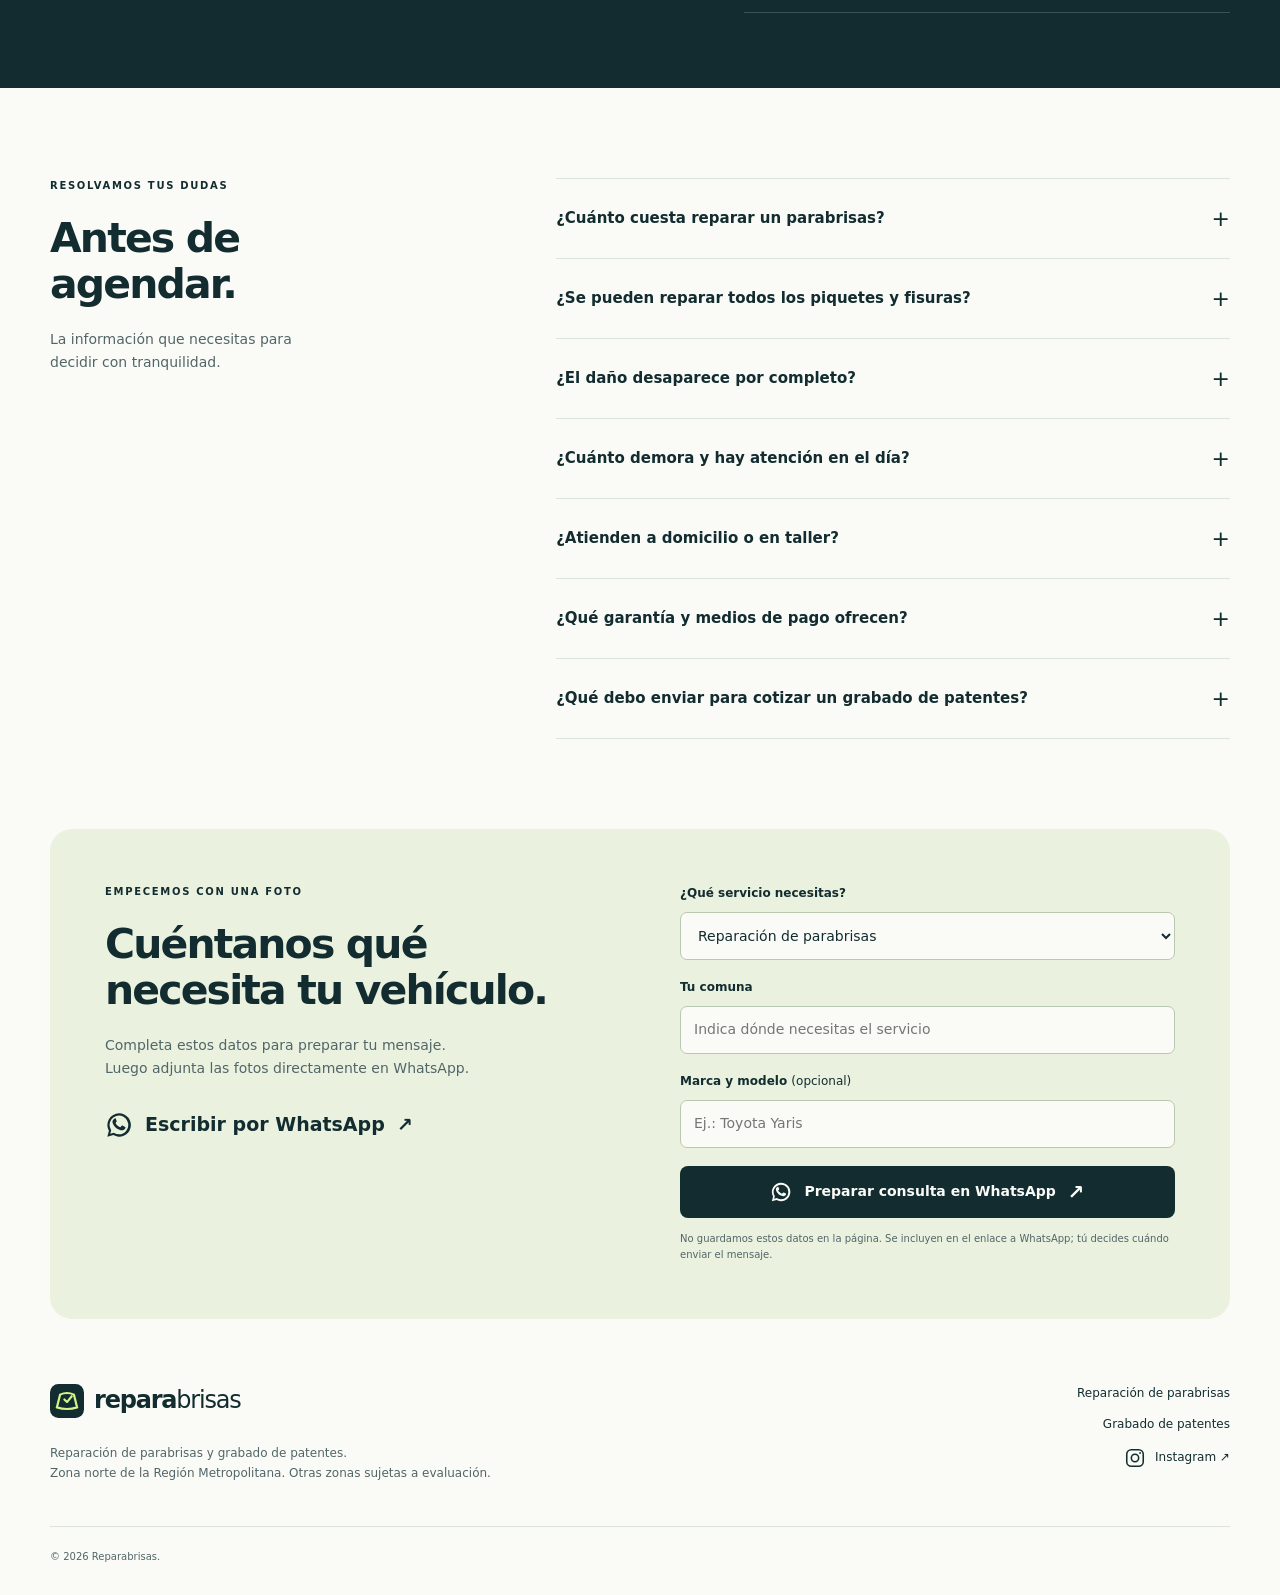
==== commit fb860bda: "Se cambia el diseño de la landing page" ====
--- a/index.html
+++ b/index.html
@@ -1,257 +1,61 @@
-<!DOCTYPE html>
-<html lang="es">
-  <head>
-    <meta charset="UTF-8" />
-    <meta name="viewport" content="width=device-width, initial-scale=1.0" />
-    <meta
-      name="description"
-      content="Reparación de parabrisas rápida y profesional. Evalúo tu daño por WhatsApp y te doy solución en el día."
-    />
-    <title>Reparabrisas | Reparación rápida y segura</title>
-    <link rel="stylesheet" href="assets/css/style.css" />
-  </head>
-
-  <body>
-    <header class="site-header">
-      <nav class="navbar-menu">
-        <a href="#inicio" class="title-menu">Reparabrisas</a>
-
-        <ul class="ul-menu">
-          <li><a href="#inicio">Inicio</a></li>
-          <li><a href="#servicios">Servicios</a></li>
-          <li><a href="#videos">Videos</a></li>
-          <li><a href="#contacto">Contacto</a></li>
-          <li>
-            <a
-              href="https://www.instagram.com/reparabrisas_colina/"
-              target="_blank"
-              rel="noopener noreferrer"
-            >
-              Instagram
-            </a>
-          </li>
-        </ul>
-
-        <a
-          href="https://wa.me/56976957866"
-          class="btn-whatsapp"
-          target="_blank"
-          rel="noopener noreferrer"
-        >
-          WhatsApp
-        </a>
-
-        <button class="btn-toggle" aria-label="Abrir menú móvil">
-          <svg
-            class="svg-icon icon-close"
-            fill="white"
-            xmlns="http://www.w3.org/2000/svg"
-            viewBox="0 0 384 512"
-          >
-            <path
-              d="M342.6 150.6c12.5-12.5 12.5-32.8 0-45.3s-32.8-12.5-45.3 0L192 210.7 86.6 105.4c-12.5-12.5-32.8-12.5-45.3 0s-12.5 32.8 0 45.3L146.7 256 41.4 361.4c-12.5 12.5-12.5 32.8 0 45.3s32.8 12.5 45.3 0L192 301.3 297.4 406.6c12.5 12.5 32.8 12.5 45.3 0s12.5-32.8 0-45.3L237.3 256 342.6 150.6z"
-            />
-          </svg>
-
-          <svg
-            class="svg-icon icon-burger open-icon"
-            fill="white"
-            xmlns="http://www.w3.org/2000/svg"
-            viewBox="0 0 448 512"
-          >
-            <path
-              d="M0 96C0 78.3 14.3 64 32 64l384 0c17.7 0 32 14.3 32 32s-14.3 32-32 32L32 128C14.3 128 0 113.7 0 96zM0 256c0-17.7 14.3-32 32-32l384 0c17.7 0 32 14.3 32 32s-14.3 32-32 32L32 288c-17.7 0-32-14.3-32-32zM448 416c0 17.7-14.3 32-32 32L32 448c-17.7 0-32-14.3-32-32s14.3-32 32-32l384 0c17.7 0 32 14.3 32 32z"
-            />
-          </svg>
-        </button>
-      </nav>
-
-      <ul class="dropdown-menu">
-        <li><a href="#inicio">Inicio</a></li>
-        <li><a href="#servicios">Servicios</a></li>
-        <li><a href="#videos">Videos</a></li>
-        <li><a href="#contacto">Contacto</a></li>
-        <li>
-          <a
-            href="https://www.instagram.com/reparabrisas_colina/"
-            target="_blank"
-            rel="noopener noreferrer"
-          >
-            Instagram
-          </a>
-        </li>
-        <li>
-          <a
-            href="https://wa.me/56976957866"
-            class="btn-whatsapp"
-            target="_blank"
-            rel="noopener noreferrer"
-          >
-            Escribir por WhatsApp
-          </a>
-        </li>
-      </ul>
-    </header>
-
-    <main>
-      <section class="hero" id="inicio">
-        <div class="hero-content">
-          <p class="pill">Atención rápida en tu zona</p>
-
-          <h1>Reparación de parabrisas en el día, sin cambiar todo el vidrio</h1>
-
-          <p>
-            Recupera visibilidad y evita que la grieta crezca. Envíame una foto por WhatsApp y te indico si
-            tu parabrisas se puede reparar.
-          </p>
-
-          <div class="hero-actions">
-            <a
-              href="https://wa.me/56976957866"
-              class="btn-whatsapp"
-              target="_blank"
-              rel="noopener noreferrer"
-            >
-              Cotizar por WhatsApp
-            </a>
-
-            <a href="#servicios" class="btn-secondary">Ver servicios</a>
-          </div>
-        </div>
-      </section>
-
-      <section class="section" id="servicios">
-        <div class="section-heading">
-          <h2>Servicios que realizo</h2>
-          <p>Soluciones para impactos, fisuras pequeñas, grabado de patentes y prevención de grietas mayores.</p>
-        </div>
-
-        <div class="cards-grid">
-          <article class="card">
-            <h3>Reparación de piquetes</h3>
-            <p>
-              Elimino o reduzco daños por piedras antes de que se extiendan por vibración o temperatura.
-            </p>
-          </article>
-
-          <article class="card">
-            <h3>Sellado de microfisuras</h3>
-            <p>
-              Aplicación de resina especializada para reforzar la zona y mejorar la visibilidad.
-            </p>
-          </article>
-
-          <article class="card">
-            <h3>Evaluación técnica</h3>
-            <p>
-              Te digo con honestidad si conviene reparación o reemplazo según tamaño y ubicación del daño.
-            </p>
-          </article>
-
-          <article class="card">
-            <h3>Grabado de patentes</h3>
-            <p>
-              Realizo grabado de patente en vidrios y espejos del vehículo, con un acabado limpio, rápido y profesional.
-            </p>
-          </article>
-        </div>
-      </section>
-
-      <section class="section" id="videos">
-        <div class="section-heading">
-          <h2>Videos de trabajos reales</h2>
-          <p>Mira resultados antes y después en vehículos de clientes.</p>
-        </div>
-
-        <div class="video-grid">
-          <iframe
-            src="https://www.youtube.com/embed/ysz5S6PUM-U"
-            title="Video de reparación 1"
-            loading="lazy"
-            allowfullscreen
-          ></iframe>
-
-          <iframe
-            src="https://www.youtube.com/embed/jNQXAC9IVRw"
-            title="Video de reparación 2"
-            loading="lazy"
-            allowfullscreen
-          ></iframe>
-
-          <iframe
-            src="https://www.youtube.com/embed/tgbNymZ7vqY"
-            title="Video de reparación 3"
-            loading="lazy"
-            allowfullscreen
-          ></iframe>
-        </div>
-      </section>
-
-      <section class="section contact" id="contacto">
-        <div class="section-heading">
-          <h2>Contacto</h2>
-          <p>Escríbeme y coordinamos tu atención.</p>
-        </div>
-
-        <div class="contact-grid">
-          <div class="contact-card card-with-button">
-            <h3>WhatsApp</h3>
-            <p>Respuesta rápida para cotizar y agendar.</p>
-
-            <a
-              href="https://wa.me/56976957866"
-              class="btn-whatsapp text-center"
-              target="_blank"
-              rel="noopener noreferrer"
-            >
-              Abrir chat
-            </a>
-          </div>
-
-          <div class="contact-card card-with-button">
-            <h3>Instagram</h3>
-            <p>Revisa trabajos realizados, resultados y novedades del servicio.</p>
-
-            <a
-              href="https://www.instagram.com/reparabrisas_colina/"
-              class="btn-secondary text-center"
-              target="_blank"
-              rel="noopener noreferrer"
-            >
-              Ver Instagram
-            </a>
-          </div>
-
-          <div class="contact-card">
-            <h3>Horario</h3>
-            <p>
-              Lunes a sábado<br />
-              08:00 a 19:00 hrs
-            </p>
-          </div>
-
-          <div class="contact-card">
-            <h3>Cobertura</h3>
-            <p>Servicio en Región Metropolitana y alrededores.</p>
-          </div>
-        </div>
-      </section>
-    </main>
-
-    <a
-      href="https://wa.me/56976957866"
-      class="whatsapp-float"
-      target="_blank"
-      rel="noopener noreferrer"
-      aria-label="Escribir por WhatsApp"
-    >
-      WhatsApp
-    </a>
-
-    <footer>
-      <p>© 2026 Reparabrisas. Servicio profesional de reparación de parabrisas.</p>
-    </footer>
-
-    <script src="assets/js/main.js"></script>
-  </body>
-</html>+<!doctype html>
+<html lang="es-CL">
+<head>
+  <meta charset="utf-8">
+  <meta name="viewport" content="width=device-width, initial-scale=1">
+  <meta name="theme-color" content="#122c30">
+  <title>Reparación de parabrisas a domicilio en zona norte RM | Reparabrisas</title>
+  <meta name="description" content="Reparación de parabrisas a domicilio en la zona norte de la Región Metropolitana. Cotiza piquetes, microfisuras y grabado de patentes por WhatsApp.">
+  <meta property="og:locale" content="es_CL">
+  <meta property="og:type" content="website">
+  <meta property="og:site_name" content="Reparabrisas">
+  <meta property="og:title" content="Un piquete pequeño merece atención. | Reparabrisas">
+  <meta property="og:description" content="Reparación a domicilio en la zona norte de la Región Metropolitana. Cotiza enviando una foto por WhatsApp.">
+  <meta name="twitter:card" content="summary_large_image">
+  <!-- SEO:START -->
+  <!-- Ejecutar scripts/configure-seo.py con el dominio definitivo antes de publicar. -->
+  <!-- SEO:END -->
+  <link rel="icon" href="assets/images/favicon.svg" type="image/svg+xml">
+  <link rel="stylesheet" href="assets/css/style.css?v=3">
+  <script src="assets/js/main.js?v=2" defer></script>
+  <script type="application/ld+json">{"@context": "https://schema.org", "@type": "AutoRepair", "name": "Reparabrisas", "areaServed": "Zona norte de la Región Metropolitana de Santiago, Chile", "sameAs": ["https://www.instagram.com/reparabrisas_colina/"], "hasOfferCatalog": {"@type": "OfferCatalog", "name": "Servicios", "itemListElement": [{"@type": "Offer", "itemOffered": {"@type": "Service", "name": "Reparación de piquetes y microfisuras de parabrisas"}}, {"@type": "Offer", "itemOffered": {"@type": "Service", "name": "Grabado de patentes en vidrios y espejos"}}]}}</script>
+</head>
+<body>
+  <a class="skip-link" href="#contenido">Saltar al contenido</a>
+  <div class="topbar"><div class="container"><span>A domicilio · Zona norte de la Región Metropolitana</span><a data-contact="topbar" href="https://wa.me/56976957866"><svg class="icon icon-whatsapp" viewBox="0 0 24 24" fill="none" stroke="currentColor" stroke-width="1.7" stroke-linecap="round" stroke-linejoin="round" aria-hidden="true" focusable="false"><path fill="currentColor" stroke="none" d="M12 2a10 10 0 0 0-8.66 15L2 22l5.15-1.35A10 10 0 1 0 12 2Zm0 18a8 8 0 0 1-4.08-1.12l-.36-.21-3.05.8.81-2.97-.23-.38A8 8 0 1 1 12 20Z"/><path fill="currentColor" stroke="none" d="M8.1 6.8c-.3 0-.6.1-.8.4-.4.4-.9 1-.9 2.1 0 1.2.8 2.4 1 2.6.1.2 1.8 2.9 4.5 4 .7.3 1.2.5 1.6.5.7.2 1.3.2 1.8.1.6-.1 1.8-.7 2-1.4.3-.7.3-1.3.2-1.4-.1-.1-.3-.2-.6-.3l-1.9-.9c-.3-.1-.5-.2-.7.2l-.9 1c-.2.2-.3.2-.6.1-.3-.2-1.2-.5-2.2-1.4-.8-.7-1.3-1.5-1.5-1.8-.1-.3 0-.4.1-.6l.5-.5.3-.5c.1-.2.1-.4 0-.5l-.9-2c-.2-.5-.4-.5-.6-.5Z"/></svg>Conversemos por WhatsApp</a></div></div>
+  <header class="site-header">
+    <nav class="container nav" aria-label="Navegación principal">
+      <a class="brand" href="#inicio" aria-label="Reparabrisas, inicio"><img src="assets/images/favicon.svg" width="40" height="40" alt=""><span>repara<span class="brand-light">brisas</span><small>CUIDAMOS TU VISIBILIDAD</small></span></a>
+      <button class="menu-toggle" aria-controls="nav-links" aria-expanded="false" hidden>Menú <span aria-hidden="true">☰</span></button>
+      <div class="nav-links" id="nav-links"><a href="#servicios">Servicios</a><a href="#videos">Videos</a><a href="#cobertura">Cobertura</a><a href="#preguntas">Preguntas</a><a class="button button-small" data-contact="header" href="https://wa.me/56976957866?text=Hola%2C%20quiero%20cotizar%20un%20servicio."><svg class="icon icon-whatsapp" viewBox="0 0 24 24" fill="none" stroke="currentColor" stroke-width="1.7" stroke-linecap="round" stroke-linejoin="round" aria-hidden="true" focusable="false"><path fill="currentColor" stroke="none" d="M12 2a10 10 0 0 0-8.66 15L2 22l5.15-1.35A10 10 0 1 0 12 2Zm0 18a8 8 0 0 1-4.08-1.12l-.36-.21-3.05.8.81-2.97-.23-.38A8 8 0 1 1 12 20Z"/><path fill="currentColor" stroke="none" d="M8.1 6.8c-.3 0-.6.1-.8.4-.4.4-.9 1-.9 2.1 0 1.2.8 2.4 1 2.6.1.2 1.8 2.9 4.5 4 .7.3 1.2.5 1.6.5.7.2 1.3.2 1.8.1.6-.1 1.8-.7 2-1.4.3-.7.3-1.3.2-1.4-.1-.1-.3-.2-.6-.3l-1.9-.9c-.3-.1-.5-.2-.7.2l-.9 1c-.2.2-.3.2-.6.1-.3-.2-1.2-.5-2.2-1.4-.8-.7-1.3-1.5-1.5-1.8-.1-.3 0-.4.1-.6l.5-.5.3-.5c.1-.2.1-.4 0-.5l-.9-2c-.2-.5-.4-.5-.6-.5Z"/></svg>Cotizar por WhatsApp <span aria-hidden="true">↗</span></a></div>
+    </nav>
+  </header>
+  <main id="contenido">
+    <section class="hero container" id="inicio" aria-labelledby="hero-title">
+      <div class="hero-copy"><p class="eyebrow"><span class="status-dot"></span> ZONA NORTE · REGIÓN METROPOLITANA</p><h1 id="hero-title">Reparación de parabrisas.<br> <em>A domicilio.</em></h1><p class="hero-lead">Reparación de parabrisas a domicilio en la zona norte de la Región Metropolitana.</p><p class="hero-description">Antes de cambiar todo el vidrio, evaluemos el daño. Envíanos una foto del piquete o la fisura y te orientamos sobre el siguiente paso.</p><div class="actions"><a class="button" data-contact="hero" href="https://wa.me/56976957866?text=Hola%2C%20quiero%20evaluar%20un%20da%C3%B1o%20en%20mi%20parabrisas.%20Mi%20comuna%20es%3A%20"><svg class="icon icon-whatsapp" viewBox="0 0 24 24" fill="none" stroke="currentColor" stroke-width="1.7" stroke-linecap="round" stroke-linejoin="round" aria-hidden="true" focusable="false"><path fill="currentColor" stroke="none" d="M12 2a10 10 0 0 0-8.66 15L2 22l5.15-1.35A10 10 0 1 0 12 2Zm0 18a8 8 0 0 1-4.08-1.12l-.36-.21-3.05.8.81-2.97-.23-.38A8 8 0 1 1 12 20Z"/><path fill="currentColor" stroke="none" d="M8.1 6.8c-.3 0-.6.1-.8.4-.4.4-.9 1-.9 2.1 0 1.2.8 2.4 1 2.6.1.2 1.8 2.9 4.5 4 .7.3 1.2.5 1.6.5.7.2 1.3.2 1.8.1.6-.1 1.8-.7 2-1.4.3-.7.3-1.3.2-1.4-.1-.1-.3-.2-.6-.3l-1.9-.9c-.3-.1-.5-.2-.7.2l-.9 1c-.2.2-.3.2-.6.1-.3-.2-1.2-.5-2.2-1.4-.8-.7-1.3-1.5-1.5-1.8-.1-.3 0-.4.1-.6l.5-.5.3-.5c.1-.2.1-.4 0-.5l-.9-2c-.2-.5-.4-.5-.6-.5Z"/></svg>Enviar foto y cotizar <span aria-hidden="true">↗</span></a><a class="text-link" href="#servicios">Explorar servicios <span aria-hidden="true">↓</span></a></div><p class="microcopy">Evaluación según el daño · Atención sujeta a disponibilidad</p></div>
+      <figure class="hero-visual"><div class="visual-label"><span>EL VIDRIO ORIGINAL IMPORTA</span><span aria-hidden="true">↗</span></div><img src="assets/images/windshield.svg" width="760" height="620" fetchpriority="high" alt="Ilustración de un parabrisas con una zona destacada para evaluación"><div class="visual-caption"><span class="caption-symbol"><svg class="icon icon-check" viewBox="0 0 24 24" fill="none" stroke="currentColor" stroke-width="1.7" stroke-linecap="round" stroke-linejoin="round" aria-hidden="true" focusable="false"><path d="m5 12 4 4L19 6"/></svg></span><div><strong>Evaluar primero. Reparar cuando es posible.</strong><span>El tamaño, la profundidad y la ubicación hacen la diferencia.</span></div></div><figcaption>Ilustración referencial del servicio.</figcaption></figure>
+    </section>
+    <div class="principles"><div class="container principles-grid"><p><span aria-hidden="true">01 /</span> Evaluación del daño</p><p><span aria-hidden="true">02 /</span> Cotización antes de agendar</p><p><span aria-hidden="true">03 /</span> Atención a domicilio</p></div></div>
+    <section class="section container" id="servicios" aria-labelledby="services-title"><div class="section-heading"><div><p class="eyebrow">SOLUCIONES PARA TU VEHÍCULO</p><h2 id="services-title">El cuidado que tu<br> parabrisas necesita.</h2></div><p>Desde un piquete por piedra hasta el grabado de patentes. Encuentra el servicio y consulta los detalles antes de coordinar.</p></div><div class="service-grid">
+      <article class="service-card"><div class="service-top"><span class="service-icon"><svg class="icon icon-windshield" viewBox="0 0 24 24" fill="none" stroke="currentColor" stroke-width="1.7" stroke-linecap="round" stroke-linejoin="round" aria-hidden="true" focusable="false"><path d="m3 19 3-13q6-3 12 0l3 13q-9 3-18 0Z"/><path d="m12 7-2 5 4 1-2 5"/></svg></span><span class="card-number">01</span></div><h3>Reparación de piquetes</h3><p>Evaluación de impactos por piedras para determinar si pueden tratarse con resina, conservando el parabrisas.</p><a class="text-link" href="servicios/reparacion-de-parabrisas.html">Conocer la reparación <span aria-hidden="true">↗</span></a></article>
+      <article class="service-card"><div class="service-top"><span class="service-icon"><svg class="icon icon-inspect" viewBox="0 0 24 24" fill="none" stroke="currentColor" stroke-width="1.7" stroke-linecap="round" stroke-linejoin="round" aria-hidden="true" focusable="false"><circle cx="10" cy="10" r="6"/><path d="m14.5 14.5 6 6M10 6l-2 4 4 1-2 3"/></svg></span><span class="card-number">02</span></div><h3>Evaluación de microfisuras</h3><p>Revisamos las características de la fisura. No todos los daños son reparables: la evaluación define cómo seguir.</p><a class="text-link" href="servicios/reparacion-de-parabrisas.html#evaluacion">¿Se puede reparar? <span aria-hidden="true">↗</span></a></article>
+      <article class="service-card featured"><div class="service-top"><span class="service-icon"><svg class="icon icon-plate" viewBox="0 0 24 24" fill="none" stroke="currentColor" stroke-width="1.7" stroke-linecap="round" stroke-linejoin="round" aria-hidden="true" focusable="false"><rect x="2" y="6" width="20" height="13" rx="2"/><path d="M6 10h3m-3 4h3m3-4h6m-6 4h6M6 3v3m12-3v3"/></svg></span><span class="card-number">03</span></div><h3>Grabado de patentes</h3><p>Grabado en vidrios y espejos de tu vehículo. Consulta las piezas a grabar, el precio y la disponibilidad.</p><a class="text-link" href="servicios/grabado-de-patentes.html">Ver este servicio <span aria-hidden="true">↗</span></a></article>
+    </div></section>
+    <section class="process-section" id="proceso"><div class="container section"><div class="section-heading"><div><p class="eyebrow">CLARO DESDE EL PRIMER MENSAJE</p><h2>De la foto al siguiente paso.</h2></div><p>Queremos que sepas qué enviar y qué consultar, sin vueltas.</p></div><ol class="steps"><li><div class="step-heading"><svg class="icon icon-camera" viewBox="0 0 24 24" fill="none" stroke="currentColor" stroke-width="1.7" stroke-linecap="round" stroke-linejoin="round" aria-hidden="true" focusable="false"><path d="M4 6h4l2-3h4l2 3h4a2 2 0 0 1 2 2v11H2V8a2 2 0 0 1 2-2Z"/><circle cx="12" cy="12" r="4"/></svg><span class="step-number">01</span></div><h3>Muéstranos el daño</h3><p>Envía una foto cercana y otra del parabrisas completo. Cuéntanos tu comuna y el modelo del vehículo.</p></li><li><div class="step-heading"><svg class="icon icon-inspect" viewBox="0 0 24 24" fill="none" stroke="currentColor" stroke-width="1.7" stroke-linecap="round" stroke-linejoin="round" aria-hidden="true" focusable="false"><circle cx="10" cy="10" r="6"/><path d="m14.5 14.5 6 6M10 6l-2 4 4 1-2 3"/></svg><span class="step-number">02</span></div><h3>Conoce tus opciones</h3><p>Recibe orientación inicial. La posibilidad de reparar se confirma con la evaluación técnica del vidrio.</p></li><li><div class="step-heading"><svg class="icon icon-calendar" viewBox="0 0 24 24" fill="none" stroke="currentColor" stroke-width="1.7" stroke-linecap="round" stroke-linejoin="round" aria-hidden="true" focusable="false"><rect x="3" y="5" width="18" height="16" rx="2"/><path d="M7 3v4m10-4v4M3 10h18m-13 5 3 3 5-5"/></svg><span class="step-number">03</span></div><h3>Coordina la atención</h3><p>Confirma el precio, la modalidad, el tiempo estimado y las condiciones antes de agendar.</p></li></ol></div></section>
+    <section class="section container" id="videos" aria-labelledby="videos-title"><div class="section-heading"><div><p class="eyebrow">EL SERVICIO, MÁS DE CERCA</p><h2 id="videos-title">Un espacio para ver el proceso.</h2></div><p>Próximamente: videos propios de reparaciones y resultados antes y después.</p></div><div class="video-layout"><div class="video-player"><div class="video-shell" data-video-id="ysz5S6PUM-U"><button class="video-trigger" type="button" aria-label="Reproducir video de prueba de YouTube" hidden><span class="play-icon"><svg class="icon icon-play" viewBox="0 0 24 24" fill="none" stroke="currentColor" stroke-width="1.7" stroke-linecap="round" stroke-linejoin="round" aria-hidden="true" focusable="false"><path d="m9 5 11 7-11 7Z" fill="currentColor" stroke="none"/></svg></span><span>Reproducir video de prueba</span><small>Contenido de demostración · YouTube</small></button><noscript><a class="button" href="https://www.youtube.com/watch?v=ysz5S6PUM-U" target="_blank" rel="noopener noreferrer">Ver video de prueba en YouTube</a></noscript></div><p class="video-fallback"><a href="https://www.youtube.com/watch?v=ysz5S6PUM-U" target="_blank" rel="noopener noreferrer">Abrir video de prueba en YouTube ↗</a></p></div><div class="video-description"><span class="tag">VISTA PREVIA</span><h3>Cada reparación<br> tiene su historia.</h3><p>Este reproductor utiliza un enlace de prueba. El video no corresponde a un trabajo de Reparabrisas.</p><p>Los resultados de cada servicio dependen de las características del daño y se explican durante la evaluación.</p><a class="text-link" href="https://www.instagram.com/reparabrisas_colina/" target="_blank" rel="noopener noreferrer"><svg class="icon icon-instagram" viewBox="0 0 24 24" fill="none" stroke="currentColor" stroke-width="1.7" stroke-linecap="round" stroke-linejoin="round" aria-hidden="true" focusable="false"><rect x="3" y="3" width="18" height="18" rx="5"/><circle cx="12" cy="12" r="4"/><circle cx="17.5" cy="6.5" r="1" fill="currentColor" stroke="none"/></svg>Visitar nuestro Instagram <span aria-hidden="true">↗</span></a></div></div></section>
+    <section class="coverage-section" id="cobertura"><div class="container coverage-grid"><div><p class="eyebrow icon-label"><svg class="icon icon-pin" viewBox="0 0 24 24" fill="none" stroke="currentColor" stroke-width="1.7" stroke-linecap="round" stroke-linejoin="round" aria-hidden="true" focusable="false"><path d="M19 10c0 5-7 11-7 11S5 15 5 10a7 7 0 1 1 14 0Z"/><circle cx="12" cy="10" r="2"/></svg> CERCA DE TI</p><h2>Vamos donde<br> está tu vehículo.</h2><p>Trabajamos principalmente a domicilio en la zona norte de la Región Metropolitana. Evaluamos solicitudes de las demás zonas de la región según ubicación y disponibilidad. Confirma cualquier costo de traslado al cotizar.</p><a class="button" data-contact="coverage" href="https://wa.me/56976957866?text=Hola%2C%20quiero%20consultar%20cobertura.%20Mi%20comuna%20es%3A%20"><svg class="icon icon-whatsapp" viewBox="0 0 24 24" fill="none" stroke="currentColor" stroke-width="1.7" stroke-linecap="round" stroke-linejoin="round" aria-hidden="true" focusable="false"><path fill="currentColor" stroke="none" d="M12 2a10 10 0 0 0-8.66 15L2 22l5.15-1.35A10 10 0 1 0 12 2Zm0 18a8 8 0 0 1-4.08-1.12l-.36-.21-3.05.8.81-2.97-.23-.38A8 8 0 1 1 12 20Z"/><path fill="currentColor" stroke="none" d="M8.1 6.8c-.3 0-.6.1-.8.4-.4.4-.9 1-.9 2.1 0 1.2.8 2.4 1 2.6.1.2 1.8 2.9 4.5 4 .7.3 1.2.5 1.6.5.7.2 1.3.2 1.8.1.6-.1 1.8-.7 2-1.4.3-.7.3-1.3.2-1.4-.1-.1-.3-.2-.6-.3l-1.9-.9c-.3-.1-.5-.2-.7.2l-.9 1c-.2.2-.3.2-.6.1-.3-.2-1.2-.5-2.2-1.4-.8-.7-1.3-1.5-1.5-1.8-.1-.3 0-.4.1-.6l.5-.5.3-.5c.1-.2.1-.4 0-.5l-.9-2c-.2-.5-.4-.5-.6-.5Z"/></svg>Consultar cobertura <span aria-hidden="true">↗</span></a></div><div class="coverage-details"><div><span class="icon-label"><svg class="icon icon-clock" viewBox="0 0 24 24" fill="none" stroke="currentColor" stroke-width="1.7" stroke-linecap="round" stroke-linejoin="round" aria-hidden="true" focusable="false"><circle cx="12" cy="12" r="9"/><path d="M12 6v6l4 2"/></svg> HORARIO DE CONTACTO</span><strong>Lunes a sábado</strong><p>08:00 a 19:00 hrs · Hora de Chile</p></div><div><span class="icon-label"><svg class="icon icon-van" viewBox="0 0 24 24" fill="none" stroke="currentColor" stroke-width="1.7" stroke-linecap="round" stroke-linejoin="round" aria-hidden="true" focusable="false"><path d="M3 16V7h11v9M14 10h4l3 4v2h-3m-12 0H3m7 0h4"/><circle cx="8" cy="17" r="2"/><circle cx="16" cy="17" r="2"/></svg> ATENCIÓN A DOMICILIO</span><strong>Con agenda previa</strong><p>Atención principalmente a domicilio. Confirma dirección y horario por WhatsApp.</p></div><div><span>CONTACTO POR WHATSAPP</span><a data-contact="direct" href="https://wa.me/56976957866"><svg class="icon icon-whatsapp" viewBox="0 0 24 24" fill="none" stroke="currentColor" stroke-width="1.7" stroke-linecap="round" stroke-linejoin="round" aria-hidden="true" focusable="false"><path fill="currentColor" stroke="none" d="M12 2a10 10 0 0 0-8.66 15L2 22l5.15-1.35A10 10 0 1 0 12 2Zm0 18a8 8 0 0 1-4.08-1.12l-.36-.21-3.05.8.81-2.97-.23-.38A8 8 0 1 1 12 20Z"/><path fill="currentColor" stroke="none" d="M8.1 6.8c-.3 0-.6.1-.8.4-.4.4-.9 1-.9 2.1 0 1.2.8 2.4 1 2.6.1.2 1.8 2.9 4.5 4 .7.3 1.2.5 1.6.5.7.2 1.3.2 1.8.1.6-.1 1.8-.7 2-1.4.3-.7.3-1.3.2-1.4-.1-.1-.3-.2-.6-.3l-1.9-.9c-.3-.1-.5-.2-.7.2l-.9 1c-.2.2-.3.2-.6.1-.3-.2-1.2-.5-2.2-1.4-.8-.7-1.3-1.5-1.5-1.8-.1-.3 0-.4.1-.6l.5-.5.3-.5c.1-.2.1-.4 0-.5l-.9-2c-.2-.5-.4-.5-.6-.5Z"/></svg>Escribir por WhatsApp</a><p>Envíanos tus fotos y resolvemos tus dudas por WhatsApp.</p></div></div></div></section>
+    <section class="section container faq-layout" id="preguntas"><div><p class="eyebrow">RESOLVAMOS TUS DUDAS</p><h2>Antes de<br> agendar.</h2><p>La información que necesitas para decidir con tranquilidad.</p></div><div class="faq-list">
+      <details><summary>¿Cuánto cuesta reparar un parabrisas?</summary><p>La cotización depende del tipo, tamaño, ubicación y cantidad de daños. Envíanos fotografías y tu comuna para consultar el precio y cualquier costo de traslado antes de agendar.</p></details>
+      <details><summary>¿Se pueden reparar todos los piquetes y fisuras?</summary><p>No. La posibilidad de reparación depende del estado del vidrio, la profundidad y ubicación del daño, entre otros factores. Las fotos permiten una orientación inicial; la evaluación técnica confirma si la reparación es adecuada o conviene un reemplazo.</p></details>
+      <details><summary>¿El daño desaparece por completo?</summary><p>Puede quedar una marca visible. El resultado varía según el daño y su estado previo; consulta qué mejora puede esperarse en tu caso antes de autorizar el trabajo.</p></details>
+      <details><summary>¿Cuánto demora y hay atención en el día?</summary><p>El tiempo estimado se informa según el servicio. La atención en el día está sujeta a evaluación y disponibilidad de agenda; confírmala por WhatsApp.</p></details>
+      <details><summary>¿Atienden a domicilio o en taller?</summary><p>Trabajamos principalmente a domicilio en la zona norte de la Región Metropolitana. Para las demás zonas de la región, evaluamos la ubicación y disponibilidad antes de confirmar la visita.</p></details>
+      <details><summary>¿Qué garantía y medios de pago ofrecen?</summary><p>Solicita las condiciones de garantía aplicables a tu reparación y los medios de pago disponibles junto con la cotización, antes de confirmar la atención.</p></details>
+      <details><summary>¿Qué debo enviar para cotizar un grabado de patentes?</summary><p>Indica el modelo del vehículo, cuántos vidrios y espejos necesitas grabar y tu comuna. Con esos datos podemos orientar tu solicitud.</p></details>
+    </div></section>
+    <section class="contact-section container" id="contacto"><div><p class="eyebrow">EMPECEMOS CON UNA FOTO</p><h2>Cuéntanos qué<br> necesita tu vehículo.</h2><p>Completa estos datos para preparar tu mensaje. Luego adjunta las fotos directamente en WhatsApp.</p><a class="contact-whatsapp" data-contact="direct" href="https://wa.me/56976957866"><svg class="icon icon-whatsapp" viewBox="0 0 24 24" fill="none" stroke="currentColor" stroke-width="1.7" stroke-linecap="round" stroke-linejoin="round" aria-hidden="true" focusable="false"><path fill="currentColor" stroke="none" d="M12 2a10 10 0 0 0-8.66 15L2 22l5.15-1.35A10 10 0 1 0 12 2Zm0 18a8 8 0 0 1-4.08-1.12l-.36-.21-3.05.8.81-2.97-.23-.38A8 8 0 1 1 12 20Z"/><path fill="currentColor" stroke="none" d="M8.1 6.8c-.3 0-.6.1-.8.4-.4.4-.9 1-.9 2.1 0 1.2.8 2.4 1 2.6.1.2 1.8 2.9 4.5 4 .7.3 1.2.5 1.6.5.7.2 1.3.2 1.8.1.6-.1 1.8-.7 2-1.4.3-.7.3-1.3.2-1.4-.1-.1-.3-.2-.6-.3l-1.9-.9c-.3-.1-.5-.2-.7.2l-.9 1c-.2.2-.3.2-.6.1-.3-.2-1.2-.5-2.2-1.4-.8-.7-1.3-1.5-1.5-1.8-.1-.3 0-.4.1-.6l.5-.5.3-.5c.1-.2.1-.4 0-.5l-.9-2c-.2-.5-.4-.5-.6-.5Z"/></svg>Escribir por WhatsApp <span aria-hidden="true">↗</span></a></div><form id="quote-form"><label for="service">¿Qué servicio necesitas?</label><select id="service" name="service"><option>Reparación de parabrisas</option><option>Evaluación de microfisuras</option><option>Grabado de patentes</option></select><label for="commune">Tu comuna</label><input id="commune" name="commune" autocomplete="address-level3" placeholder="Indica dónde necesitas el servicio" required maxlength="80"><label for="vehicle">Marca y modelo <span>(opcional)</span></label><input id="vehicle" name="vehicle" placeholder="Ej.: Toyota Yaris" maxlength="100"><button class="button" type="submit" hidden><svg class="icon icon-whatsapp" viewBox="0 0 24 24" fill="none" stroke="currentColor" stroke-width="1.7" stroke-linecap="round" stroke-linejoin="round" aria-hidden="true" focusable="false"><path fill="currentColor" stroke="none" d="M12 2a10 10 0 0 0-8.66 15L2 22l5.15-1.35A10 10 0 1 0 12 2Zm0 18a8 8 0 0 1-4.08-1.12l-.36-.21-3.05.8.81-2.97-.23-.38A8 8 0 1 1 12 20Z"/><path fill="currentColor" stroke="none" d="M8.1 6.8c-.3 0-.6.1-.8.4-.4.4-.9 1-.9 2.1 0 1.2.8 2.4 1 2.6.1.2 1.8 2.9 4.5 4 .7.3 1.2.5 1.6.5.7.2 1.3.2 1.8.1.6-.1 1.8-.7 2-1.4.3-.7.3-1.3.2-1.4-.1-.1-.3-.2-.6-.3l-1.9-.9c-.3-.1-.5-.2-.7.2l-.9 1c-.2.2-.3.2-.6.1-.3-.2-1.2-.5-2.2-1.4-.8-.7-1.3-1.5-1.5-1.8-.1-.3 0-.4.1-.6l.5-.5.3-.5c.1-.2.1-.4 0-.5l-.9-2c-.2-.5-.4-.5-.6-.5Z"/></svg>Preparar consulta en WhatsApp <span aria-hidden="true">↗</span></button><p class="form-note">No guardamos estos datos en la página. Se incluyen en el enlace a WhatsApp; tú decides cuándo enviar el mensaje.</p><noscript><a class="button" href="https://wa.me/56976957866"><svg class="icon icon-whatsapp" viewBox="0 0 24 24" fill="none" stroke="currentColor" stroke-width="1.7" stroke-linecap="round" stroke-linejoin="round" aria-hidden="true" focusable="false"><path fill="currentColor" stroke="none" d="M12 2a10 10 0 0 0-8.66 15L2 22l5.15-1.35A10 10 0 1 0 12 2Zm0 18a8 8 0 0 1-4.08-1.12l-.36-.21-3.05.8.81-2.97-.23-.38A8 8 0 1 1 12 20Z"/><path fill="currentColor" stroke="none" d="M8.1 6.8c-.3 0-.6.1-.8.4-.4.4-.9 1-.9 2.1 0 1.2.8 2.4 1 2.6.1.2 1.8 2.9 4.5 4 .7.3 1.2.5 1.6.5.7.2 1.3.2 1.8.1.6-.1 1.8-.7 2-1.4.3-.7.3-1.3.2-1.4-.1-.1-.3-.2-.6-.3l-1.9-.9c-.3-.1-.5-.2-.7.2l-.9 1c-.2.2-.3.2-.6.1-.3-.2-1.2-.5-2.2-1.4-.8-.7-1.3-1.5-1.5-1.8-.1-.3 0-.4.1-.6l.5-.5.3-.5c.1-.2.1-.4 0-.5l-.9-2c-.2-.5-.4-.5-.6-.5Z"/></svg>Consultar directamente por WhatsApp</a></noscript></form></section>
+  </main>
+  <footer class="container footer"><div><a class="brand" href="#inicio"><img src="assets/images/favicon.svg" width="34" height="34" alt=""><span>repara<span class="brand-light">brisas</span></span></a><p>Reparación de parabrisas y grabado de patentes.<br> Zona norte de la Región Metropolitana. Otras zonas sujetas a evaluación.</p></div><div class="footer-links"><a href="servicios/reparacion-de-parabrisas.html">Reparación de parabrisas</a><a href="servicios/grabado-de-patentes.html">Grabado de patentes</a><a href="https://www.instagram.com/reparabrisas_colina/" target="_blank" rel="noopener noreferrer"><svg class="icon icon-instagram" viewBox="0 0 24 24" fill="none" stroke="currentColor" stroke-width="1.7" stroke-linecap="round" stroke-linejoin="round" aria-hidden="true" focusable="false"><rect x="3" y="3" width="18" height="18" rx="5"/><circle cx="12" cy="12" r="4"/><circle cx="17.5" cy="6.5" r="1" fill="currentColor" stroke="none"/></svg>Instagram ↗</a></div><p class="copyright">© <span data-year>2026</span> Reparabrisas.</p></footer>
+  <a class="mobile-contact" data-contact="mobile-bar" href="https://wa.me/56976957866?text=Hola%2C%20quiero%20cotizar%20un%20servicio."><svg class="icon icon-whatsapp" viewBox="0 0 24 24" fill="none" stroke="currentColor" stroke-width="1.7" stroke-linecap="round" stroke-linejoin="round" aria-hidden="true" focusable="false"><path fill="currentColor" stroke="none" d="M12 2a10 10 0 0 0-8.66 15L2 22l5.15-1.35A10 10 0 1 0 12 2Zm0 18a8 8 0 0 1-4.08-1.12l-.36-.21-3.05.8.81-2.97-.23-.38A8 8 0 1 1 12 20Z"/><path fill="currentColor" stroke="none" d="M8.1 6.8c-.3 0-.6.1-.8.4-.4.4-.9 1-.9 2.1 0 1.2.8 2.4 1 2.6.1.2 1.8 2.9 4.5 4 .7.3 1.2.5 1.6.5.7.2 1.3.2 1.8.1.6-.1 1.8-.7 2-1.4.3-.7.3-1.3.2-1.4-.1-.1-.3-.2-.6-.3l-1.9-.9c-.3-.1-.5-.2-.7.2l-.9 1c-.2.2-.3.2-.6.1-.3-.2-1.2-.5-2.2-1.4-.8-.7-1.3-1.5-1.5-1.8-.1-.3 0-.4.1-.6l.5-.5.3-.5c.1-.2.1-.4 0-.5l-.9-2c-.2-.5-.4-.5-.6-.5Z"/></svg>Cotizar por WhatsApp <span aria-hidden="true">↗</span></a>
+</body>
+</html>
--- a/assets/css/style.css
+++ b/assets/css/style.css
@@ -1,276 +1,1308 @@
 :root {
-  --bg: #0b1020;
-  --card: #121a33;
-  --text: #f4f7ff;
-  --muted: #b8c2dd;
-  --accent: #21c45d;
-  --accent-dark: #17944a;
+  --ink:#122c30;
+  --muted:#526568;
+  --paper:#fafbf7;
+  --line:#dce3d9;
+  --lime:#d6f48b;
+  --dark:#17383b;
+  --radius:18px;
+  --font:system-ui,-apple-system,BlinkMacSystemFont,"Segoe UI",sans-serif;
 }
 
 * {
-  box-sizing: border-box;
+  box-sizing:border-box;
 }
 
 html {
-  scroll-behavior: smooth;
+  scroll-behavior:smooth;
+  scroll-padding-top:110px;
 }
 
 body {
-  margin: 0;
-  background: linear-gradient(180deg, #0b1020 0%, #070b15 100%);
-  color: var(--text);
-  font-family: Inter, system-ui, -apple-system, BlinkMacSystemFont, "Segoe UI", sans-serif;
+  margin:0;
+  background:var(--paper);
+  color:var(--ink);
+  font-family:var(--font);
+  line-height:1.65;
+}
+
+img {
+  display:block;
+  max-width:100%;
+  height:auto;
 }
 
 a {
-  color: inherit;
-  text-decoration: none;
+  color:inherit;
+  text-decoration:none;
+}
+
+button,input,select {
+  font:inherit;
+}
+
+button,a,input,select,summary {
+  -webkit-tap-highlight-color:transparent;
+}
+
+button {
+  cursor:pointer;
+}
+
+button[hidden],[hidden] {
+  display:none!important;
+}
+
+a:focus-visible,button:focus-visible,summary:focus-visible,input:focus-visible,select:focus-visible {
+  outline:3px solid #36866c;
+  outline-offset:5px;
+}
+
+::selection {
+  background:var(--lime);
+  color:var(--ink);
+}
+
+.container {
+  width:min(1180px,calc(100% - 80px));
+  margin-inline:auto;
+}
+
+.skip-link {
+  position:fixed;
+  top:-100px;
+  left:20px;
+  z-index:100;
+  background:var(--lime);
+  padding:12px 20px;
+}
+
+.skip-link:focus {
+  top:12px;
+}
+
+.topbar {
+  background:var(--ink);
+  color:#e5ede3;
+  font-size:12px;
+  letter-spacing:.02em;
+}
+
+.topbar .container {
+  display:flex;
+  justify-content:space-between;
+  gap:16px;
+  padding-block:9px;
 }
 
 .site-header {
-  position: sticky;
-  top: 0;
-  z-index: 20;
-  backdrop-filter: blur(8px);
-  background: rgba(7, 11, 21, 0.75);
-  border-bottom: 1px solid rgba(255, 255, 255, 0.08);
-}
-
-.navbar-menu {
-  width: min(1100px, 92%);
-  margin: 0 auto;
-  min-height: 72px;
-  display: flex;
-  align-items: center;
-  justify-content: space-between;
-  gap: 1rem;
-}
-
-.title-menu {
-  font-weight: 800;
-  font-size: 1.2rem;
-}
-
-.ul-menu {
-  display: flex;
-  gap: 1.25rem;
-  list-style: none;
-  padding: 0;
-  margin: 0;
-}
-
-.ul-menu a {
-  transition: color 0.2s ease;
-}
-
-.ul-menu a:hover {
-  color: #9bf2b9;
-}
-
-.btn-whatsapp {
-  background: var(--accent);
-  color: #fff;
-  font-weight: 700;
-  padding: 0.65rem 1rem;
-  border-radius: 999px;
-  transition: transform 0.2s ease, background 0.2s ease;
-}
-
-.btn-whatsapp:hover {
-  transform: translateY(-1px);
-  background: var(--accent-dark);
-}
-
-.btn-secondary {
-  display: inline-block;
-  border: 1px solid rgba(255, 255, 255, 0.2);
-  padding: 0.65rem 1rem;
-  border-radius: 999px;
-  transition: transform 0.2s ease, border-color 0.2s ease;
-}
-
-.btn-secondary:hover {
-  transform: translateY(-1px);
-  border-color: rgba(255, 255, 255, 0.45);
-}
-
-.btn-toggle {
-  display: none;
-  background: transparent;
-  border: 0;
-  padding: 0;
-}
-
-.svg-icon {
-  width: 24px;
-  height: 24px;
-  display: none;
-}
-
-.open-icon {
-  display: block;
-}
-
-.dropdown-menu {
-  display: none;
-  position: absolute;
-  right: 4%;
-  top: 72px;
-  width: min(320px, 92vw);
-  background: rgba(18, 26, 51, 0.97);
-  border: 1px solid rgba(255, 255, 255, 0.1);
-  border-radius: 12px;
-  list-style: none;
-  padding: 0.8rem;
-  margin: 0;
-  height: 0;
-  overflow: hidden;
-  transition: height 0.25s ease;
-}
-
-.dropdown-menu li {
-  padding: 0.55rem;
-  text-align: center;
-}
-
-.dropdown-menu.open {
-  height: 320px;
+  position:sticky;
+  top:0;
+  background:rgba(250,251,247,.97);
+  border-bottom:1px solid var(--line);
+  z-index:20;
+}
+
+.nav {
+  min-height:90px;
+  display:flex;
+  align-items:center;
+  justify-content:space-between;
+  gap:25px;
+}
+
+.brand {
+  display:inline-flex;
+  align-items:center;
+  gap:10px;
+  font-size:25px;
+  font-weight:800;
+  letter-spacing:-1.2px;
+  line-height:1.1;
+}
+
+.brand-light {
+  font-weight:400;
+}
+
+.brand small {
+  display:block;
+  font-size:8px;
+  letter-spacing:2.1px;
+  margin-top:7px;
+  font-weight:600;
+}
+
+.nav-links {
+  display:flex;
+  align-items:center;
+  gap:27px;
+  font-size:13px;
+  font-weight:600;
+}
+
+.nav-links>a:not(.button):hover {
+  color:#457458;
+}
+
+.button {
+  display:inline-flex;
+  align-items:center;
+  justify-content:center;
+  gap:22px;
+  min-height:52px;
+  padding:14px 23px;
+  border-radius:8px;
+  background:var(--lime);
+  color:var(--ink);
+  border:1px solid transparent;
+  font-size:14px;
+  font-weight:750;
+  line-height:1.4;
+  transition:background .18s,transform .18s;
+}
+
+.button:hover {
+  background:#c3e874;
+  transform:translateY(-2px);
+}
+
+.button-small {
+  min-height:44px;
+  padding:11px 17px;
+  font-size:12px;
+}
+
+.button span {
+  font-size:20px;
+  line-height:1;
+}
+
+.menu-toggle {
+  background:none;
+  border:1px solid var(--line);
+  border-radius:7px;
+  padding:10px 12px;
+  color:var(--ink);
+  min-height:44px;
 }
 
 .hero {
-  min-height: 72vh;
-  display: grid;
-  place-items: center;
-  width: min(1100px, 92%);
-  margin: 0 auto;
-}
-
-.hero-content {
-  max-width: 760px;
-}
-
-.pill {
-  display: inline-block;
-  background: rgba(33, 196, 93, 0.2);
-  color: #9bf2b9;
-  border: 1px solid rgba(33, 196, 93, 0.4);
-  padding: 0.35rem 0.75rem;
-  border-radius: 999px;
-  font-size: 0.9rem;
+  display:grid;
+  grid-template-columns:1.08fr 1fr;
+  align-items:center;
+  gap:54px;
+  padding-block:75px 65px;
+}
+
+.eyebrow {
+  font-size:10px;
+  font-weight:750;
+  letter-spacing:1.7px;
+  line-height:1.6;
+  margin:0 0 22px;
+}
+
+.status-dot {
+  display:inline-block;
+  width:6px;
+  height:6px;
+  border-radius:50%;
+  background:#478568;
+  margin:0 5px 1px 0;
+}
+
+h1,h2,h3,p,figure {
+  margin-top:0;
+}
+
+h1,h2,h3 {
+  line-height:1.12;
+  letter-spacing:-.045em;
+  font-weight:650;
 }
 
 h1 {
-  font-size: clamp(2rem, 5vw, 3.3rem);
-  margin: 0.8rem 0;
-}
-
-.hero p {
-  color: var(--muted);
-  line-height: 1.6;
-}
-
-.hero-actions {
-  display: flex;
-  flex-wrap: wrap;
-  gap: 0.75rem;
-  margin-top: 1.2rem;
+  font-size:clamp(40px,4.3vw,62px);
+  margin-bottom:25px;
+}
+
+h1 em {
+  font-style:normal;
+  color:#527662;
+}
+
+h2 {
+  font-size:clamp(30px,3.2vw,44px);
+  margin-bottom:20px;
+}
+
+h3 {
+  font-size:23px;
+  letter-spacing:-.035em;
+}
+
+.hero-lead {
+  font-size:17px;
+  font-weight:650;
+  line-height:1.5;
+  margin-bottom:12px;
+}
+
+.hero-description {
+  font-size:15px;
+  max-width:440px;
+  color:var(--muted);
+}
+
+.actions {
+  display:flex;
+  align-items:center;
+  gap:26px;
+  flex-wrap:wrap;
+  margin-top:30px;
+}
+
+.text-link {
+  display:inline-flex;
+  align-items:center;
+  gap:15px;
+  font-size:13px;
+  font-weight:700;
+  border-bottom:1px solid var(--ink);
+  padding-bottom:5px;
+}
+
+.text-link:hover {
+  color:#486d54;
+}
+
+.microcopy {
+  font-size:11px;
+  color:var(--muted);
+  margin:16px 0 0;
+}
+
+.hero-visual {
+  position:relative;
+  margin:0;
+  background:var(--dark);
+  border-radius:var(--radius);
+  color:#e8f1e9;
+  overflow:hidden;
+}
+
+.hero-visual>img {
+  width:100%;
+  padding-top:10px;
+}
+
+.visual-label {
+  display:flex;
+  justify-content:space-between;
+  align-items:center;
+  font-size:9px;
+  letter-spacing:1.5px;
+  padding:26px 28px 0;
+  color:#c4d6cc;
+}
+
+.visual-label>span:last-child {
+  font-size:20px;
+}
+
+.visual-caption {
+  display:flex;
+  gap:15px;
+  align-items:center;
+  padding:0 26px 20px;
+  margin-top:-18px;
+  position:relative;
+}
+
+.caption-symbol {
+  display:grid;
+  place-items:center;
+  flex-shrink:0;
+  width:36px;
+  height:36px;
+  border-radius:50%;
+  border:1px solid #759888;
+  color:var(--lime);
+}
+
+.visual-caption strong {
+  display:block;
+  font-size:12px;
+  font-weight:600;
+  line-height:1.5;
+}
+
+.visual-caption div>span {
+  display:block;
+  font-size:10px;
+  color:#b7ccc1;
+  margin-top:6px;
+}
+
+.hero-visual figcaption {
+  font-size:9px;
+  color:#b7ccc1;
+  padding:0 26px 18px;
+  text-align:right;
+}
+
+.principles {
+  border-block:1px solid var(--line);
+}
+
+.principles-grid {
+  display:grid;
+  grid-template-columns:repeat(3,1fr);
+  gap:24px;
+  padding-block:25px;
+}
+
+.principles p {
+  font-size:12px;
+  font-weight:650;
+  margin:0;
+}
+
+.principles p span {
+  font-size:10px;
+  color:#63776a;
+  margin-right:12px;
 }
 
 .section {
-  width: min(1100px, 92%);
-  margin: 2.5rem auto;
+  padding-block:90px;
+}
+
+.section-heading {
+  display:flex;
+  align-items:flex-end;
+  justify-content:space-between;
+  gap:45px;
+  margin-bottom:38px;
 }
 
 .section-heading h2 {
-  margin-bottom: 0.25rem;
-}
-
-.section-heading p {
-  color: var(--muted);
-}
-
-.cards-grid,
-.video-grid,
-.contact-grid {
-  display: grid;
-  gap: 1rem;
-  margin-top: 1.2rem;
-}
-
-.cards-grid {
-  grid-template-columns: repeat(auto-fit, minmax(220px, 1fr));
-}
-
-.card,
-.contact-card {
-  background: var(--card);
-  border: 1px solid rgba(255, 255, 255, 0.08);
-  border-radius: 14px;
-  padding: 1rem;
-}
-
-.card-with-button{
-    display: flex;
-    flex-direction: column;
-    justify-content: space-between;
-}
-
-.card p,
-.contact-card p {
-  color: var(--muted);
-}
-
-.video-grid {
-  grid-template-columns: repeat(auto-fit, minmax(240px, 1fr));
-}
-
-.video-grid iframe {
-  width: 100%;
-  min-height: 220px;
-  border: 0;
-  border-radius: 14px;
-}
-
-.contact-grid {
-  grid-template-columns: repeat(auto-fit, minmax(220px, 1fr));
-}
-
-.whatsapp-float {
-  position: fixed;
-  right: 1rem;
-  bottom: 1rem;
-  z-index: 25;
-  background: var(--accent);
-  color: #fff;
-  padding: 0.8rem 1rem;
-  border-radius: 999px;
-  font-weight: 700;
-  box-shadow: 0 8px 20px rgba(33, 196, 93, 0.35);
-}
-
-footer {
-  text-align: center;
-  color: var(--muted);
-  padding: 2rem 1rem;
-  border-top: 1px solid rgba(255, 255, 255, 0.08);
-  margin-top: 2rem;
-}
-
-@media (max-width: 900px) {
-  .ul-menu,
-  .navbar-menu > .btn-whatsapp {
-    display: none;
-  }
-
-  .btn-toggle {
-    display: inline-flex;
-    cursor: pointer;
-  }
-
-  .dropdown-menu {
-    display: block;
-  }
-}
-.text-center{
-    text-align: center;
-}+  margin:0;
+}
+
+.section-heading>p {
+  max-width:355px;
+  color:var(--muted);
+  font-size:14px;
+  margin:0;
+}
+
+.section-heading .eyebrow {
+  margin-bottom:18px;
+}
+
+.service-grid {
+  display:grid;
+  grid-template-columns:repeat(3,minmax(0,1fr));
+  gap:20px;
+}
+
+.service-card {
+  border:1px solid var(--line);
+  border-radius:var(--radius);
+  padding:30px;
+  display:flex;
+  flex-direction:column;
+  align-items:flex-start;
+  background:#fff;
+  min-width:0;
+}
+
+.service-top {
+  display:flex;
+  justify-content:space-between;
+  align-items:center;
+  width:100%;
+  margin-bottom:35px;
+}
+
+.service-icon {
+  display:grid;
+  place-items:center;
+  width:46px;
+  height:46px;
+  background:#edf2e7;
+  border-radius:12px;
+  font-size:28px;
+}
+
+.card-number {
+  font-size:11px;
+  color:var(--muted);
+}
+
+.service-card h3 {
+  font-size:22px;
+  margin-bottom:16px;
+}
+
+.service-card p {
+  font-size:14px;
+  color:var(--muted);
+  margin-bottom:28px;
+}
+
+.service-card .text-link {
+  margin-top:auto;
+}
+
+.service-card.featured {
+  background:#edf3e6;
+}
+
+.service-card.featured .service-icon {
+  background:#dbe8cb;
+}
+
+.process-section {
+  background:#edf1e9;
+}
+
+.steps {
+  padding:0;
+  list-style:none;
+  display:grid;
+  grid-template-columns:repeat(3,minmax(0,1fr));
+  gap:45px;
+  margin:45px 0 0;
+}
+
+.steps li {
+  border-top:1px solid #bdccba;
+  padding-top:22px;
+}
+
+.step-number {
+  font-size:12px;
+  color:#486f56;
+}
+
+.steps h3 {
+  font-size:22px;
+  margin:24px 0 16px;
+}
+
+.steps p {
+  font-size:14px;
+  color:var(--muted);
+  margin:0;
+}
+
+.video-layout {
+  display:grid;
+  grid-template-columns:1.4fr 1fr;
+  gap:55px;
+  align-items:center;
+}
+
+.video-shell {
+  aspect-ratio:16/9;
+  background:var(--dark);
+  border-radius:var(--radius);
+  overflow:hidden;
+  display:grid;
+  place-items:center;
+}
+
+.video-trigger {
+  width:100%;
+  height:100%;
+  border:0;
+  background:radial-gradient(ellipse at center,#2a5051,var(--dark));
+  color:#e8f1e9;
+  display:flex;
+  flex-direction:column;
+  align-items:center;
+  justify-content:center;
+  gap:14px;
+  padding:24px;
+}
+
+.video-trigger:hover .play-icon {
+  transform:scale(1.08);
+}
+
+.play-icon {
+  display:grid;
+  place-items:center;
+  border-radius:50%;
+  background:var(--lime);
+  color:var(--ink);
+  width:65px;
+  height:65px;
+  font-size:21px;
+  transition:transform .2s;
+}
+
+.video-trigger>span:not(.play-icon) {
+  font-size:15px;
+  font-weight:600;
+}
+
+.video-trigger small {
+  font-size:10px;
+  color:#b7ccc1;
+}
+
+.video-shell iframe {
+  width:100%;
+  height:100%;
+  border:0;
+}
+
+.tag {
+  display:inline-block;
+  font-size:9px;
+  letter-spacing:1.2px;
+  background:#eaf0e2;
+  padding:6px 10px;
+  border-radius:4px;
+  margin-bottom:20px;
+  font-weight:750;
+}
+
+.video-description h3 {
+  font-size:32px;
+}
+
+.video-description p {
+  font-size:14px;
+  color:var(--muted);
+}
+
+.coverage-section {
+  background:var(--ink);
+  color:var(--paper);
+  padding-block:75px;
+}
+
+.coverage-grid {
+  display:grid;
+  grid-template-columns:1.2fr 1fr;
+  gap:110px;
+  align-items:start;
+}
+
+.coverage-grid .eyebrow {
+  color:var(--lime);
+}
+
+.coverage-grid>div>p:not(.eyebrow) {
+  color:#bfcec7;
+  font-size:15px;
+  max-width:470px;
+  margin-bottom:28px;
+}
+
+.coverage-details>div {
+  padding:20px 0;
+  border-bottom:1px solid #3a5252;
+}
+
+.coverage-details>div:first-child {
+  padding-top:0;
+}
+
+.coverage-details span {
+  display:block;
+  color:#b7ccc1;
+  font-size:9px;
+  letter-spacing:1.4px;
+  margin-bottom:10px;
+}
+
+.coverage-details strong,.coverage-details a {
+  font-size:22px;
+  line-height:1.4;
+  font-weight:500;
+}
+
+.coverage-details p {
+  font-size:12px;
+  color:#bfcec7;
+  margin:7px 0 0;
+}
+
+.faq-layout {
+  display:grid;
+  grid-template-columns:1fr 1.6fr;
+  gap:85px;
+}
+
+.faq-layout>div>p:not(.eyebrow) {
+  font-size:14px;
+  color:var(--muted);
+  max-width:260px;
+}
+
+.faq-list details {
+  border-bottom:1px solid var(--line);
+}
+
+.faq-list details:first-child {
+  border-top:1px solid var(--line);
+}
+
+summary {
+  list-style:none;
+  cursor:pointer;
+  display:flex;
+  align-items:center;
+  justify-content:space-between;
+  gap:20px;
+  padding:23px 0;
+  font-size:15px;
+  font-weight:650;
+  line-height:1.5;
+}
+
+summary::-webkit-details-marker {
+  display:none;
+}
+
+summary::after {
+  content:"+";
+  font-size:22px;
+  font-weight:400;
+  flex-shrink:0;
+}
+
+details[open] summary::after {
+  content:"−";
+}
+
+.faq-list details p {
+  font-size:14px;
+  color:var(--muted);
+  padding:0 30px 22px 0;
+  margin:0;
+}
+
+.contact-section {
+  background:#eaf1df;
+  border-radius:22px;
+  padding:55px;
+  display:grid;
+  grid-template-columns:1fr 1fr;
+  gap:80px;
+}
+
+.contact-section>div>p:not(.eyebrow) {
+  font-size:14px;
+  color:var(--muted);
+  max-width:370px;
+}
+
+.contact-whatsapp {
+  display:inline-flex;
+  gap:24px;
+  font-size:22px;
+  font-weight:600;
+  margin-top:15px;
+}
+
+label {
+  display:block;
+  font-size:12px;
+  font-weight:650;
+  margin-bottom:8px;
+}
+
+label span {
+  font-weight:400;
+}
+
+input,select {
+  display:block;
+  width:100%;
+  min-width:0;
+  border:1px solid #b9c9b0;
+  background:var(--paper);
+  border-radius:7px;
+  min-height:48px;
+  padding:10px 13px;
+  font-size:14px;
+  color:var(--ink);
+  margin-bottom:18px;
+}
+
+form .button {
+  width:100%;
+  background:var(--ink);
+  color:var(--paper);
+}
+
+form .button:hover {
+  background:#285155;
+}
+
+.form-note {
+  font-size:10px;
+  color:var(--muted);
+  margin:13px 0 0;
+}
+
+.footer {
+  display:grid;
+  grid-template-columns:1fr 1fr;
+  gap:25px;
+  padding-block:65px 30px;
+}
+
+.footer .brand {
+  font-size:24px;
+}
+
+.footer p {
+  font-size:12px;
+  color:var(--muted);
+  margin-top:18px;
+}
+
+.footer-links {
+  display:flex;
+  flex-direction:column;
+  align-items:flex-end;
+  gap:12px;
+  font-size:12px;
+}
+
+.footer a:hover {
+  text-decoration:underline;
+}
+
+.footer .copyright {
+  grid-column:1/-1;
+  border-top:1px solid var(--line);
+  padding-top:22px;
+  font-size:10px;
+  margin:5px 0 0;
+}
+
+.mobile-contact {
+  display:none;
+}
+
+.breadcrumbs {
+  font-size:12px;
+  color:var(--muted);
+  padding-top:28px;
+}
+
+.breadcrumbs a {
+  text-decoration:underline;
+}
+
+.detail-hero {
+  max-width:820px;
+  padding-block:60px;
+}
+
+.detail-hero h1 {
+  font-size:clamp(36px,5vw,60px);
+}
+
+.detail-hero .hero-description {
+  max-width:650px;
+  font-size:18px;
+}
+
+.detail-content {
+  max-width:820px;
+  padding-bottom:50px;
+}
+
+.detail-content section {
+  padding-block:30px;
+  border-top:1px solid var(--line);
+}
+
+.detail-content h2 {
+  font-size:30px;
+}
+
+.detail-content p,.detail-content li {
+  color:var(--muted);
+}
+
+.detail-content li {
+  padding-block:5px;
+}
+
+.detail-callout {
+  background:#eaf1df;
+  border-radius:var(--radius);
+  padding:28px;
+  margin-block:25px;
+}
+
+.detail-callout p {
+  margin-bottom:20px;
+}
+
+.detail-content .text-link {
+  margin-top:12px;
+}
+
+@media(min-width:961px) {
+  .menu-toggle {
+    display:none!important;
+  }
+
+}
+
+@media(max-width:1100px) {
+  .container {
+    width:calc(100% - 48px);
+  }
+
+  .nav-links {
+    gap:17px;
+  }
+
+  .hero {
+    gap:30px;
+  }
+
+  .hero h1 {
+    font-size:48px;
+  }
+
+  .service-card {
+    padding:24px;
+  }
+
+  .coverage-grid {
+    gap:65px;
+  }
+
+}
+
+@media(max-width:960px) {
+  .nav {
+    flex-wrap:wrap;
+    gap:0;
+    min-height:78px;
+    padding-block:16px;
+  }
+
+  .nav-links {
+    width:100%;
+    display:flex;
+    flex-wrap:wrap;
+    padding-top:18px;
+    gap:12px 22px;
+  }
+
+  .nav-links>a {
+    padding:8px;
+  }
+
+  .nav-links[data-enhanced="true"] {
+    display:none;
+  }
+
+  .nav-links[data-enhanced="true"].is-open {
+    display:flex;
+    flex-direction:column;
+    align-items:stretch;
+    padding-bottom:8px;
+  }
+
+  .nav-links.is-open>a {
+    padding:12px;
+  }
+
+  .menu-toggle {
+    display:block;
+    margin-left:auto;
+  }
+
+  .hero {
+    grid-template-columns:1fr 1fr;
+    padding-block:50px;
+    gap:25px;
+  }
+
+  .hero h1 {
+    font-size:40px;
+  }
+
+  .hero-lead {
+    font-size:16px;
+  }
+
+  .hero-description {
+    font-size:14px;
+  }
+
+  .hero .actions {
+    gap:16px;
+  }
+
+  .visual-caption {
+    padding-inline:20px;
+  }
+
+  .section {
+    padding-block:65px;
+  }
+
+  .section-heading {
+    gap:30px;
+  }
+
+  .service-grid {
+    gap:12px;
+  }
+
+  .service-card {
+    padding:20px;
+  }
+
+  .service-card h3 {
+    font-size:20px;
+  }
+
+  .video-layout {
+    gap:30px;
+  }
+
+  .coverage-grid {
+    gap:40px;
+  }
+
+  .faq-layout {
+    gap:40px;
+  }
+
+  .contact-section {
+    padding:35px;
+    gap:35px;
+  }
+
+}
+
+@media(max-width:700px) {
+  html {
+    scroll-padding-top:90px;
+  }
+
+  body {
+    padding-bottom:calc(76px + env(safe-area-inset-bottom));
+  }
+
+  .container {
+    width:calc(100% - 36px);
+  }
+
+  .topbar {
+    font-size:10px;
+  }
+
+  .topbar .container {
+    gap:8px;
+  }
+
+  .topbar a {
+    font-size:10px;
+  }
+
+  .topbar .call-label {
+    display:none;
+  }
+
+  .brand {
+    font-size:23px;
+  }
+
+  .brand img {
+    width:35px;
+    height:35px;
+  }
+
+  .brand small {
+    font-size:7px;
+  }
+
+  .hero {
+    grid-template-columns:1fr;
+    padding-block:38px 32px;
+    gap:30px;
+  }
+
+  .hero h1 {
+    font-size:clamp(38px,9.5vw,52px);
+    line-height:1.08;
+  }
+
+  .hero .eyebrow {
+    font-size:9px;
+    margin-bottom:20px;
+  }
+
+  .hero-description {
+    font-size:15px;
+    max-width:none;
+  }
+
+  .hero .actions {
+    gap:20px;
+    margin-top:25px;
+  }
+
+  .hero-visual {
+    max-width:500px;
+    width:100%;
+    margin-inline:auto;
+  }
+
+  .hero-visual>img {
+    max-height:320px;
+    object-fit:cover;
+  }
+
+  .visual-label {
+    padding:20px 22px 0;
+  }
+
+  .visual-caption {
+    margin-top:-5px;
+  }
+
+  .principles-grid {
+    grid-template-columns:1fr;
+    gap:12px;
+    padding-block:20px;
+  }
+
+  .principles p {
+    font-size:12px;
+  }
+
+  .section {
+    padding-block:50px;
+  }
+
+  .section-heading {
+    display:block;
+    margin-bottom:28px;
+  }
+
+  .section-heading>p {
+    max-width:none;
+    margin-top:20px;
+  }
+
+  .service-grid {
+    grid-template-columns:1fr;
+    gap:15px;
+  }
+
+  .service-card {
+    padding:26px;
+  }
+
+  .service-top {
+    margin-bottom:22px;
+  }
+
+  .service-card h3 {
+    font-size:24px;
+  }
+
+  .service-card p {
+    margin-bottom:24px;
+  }
+
+  .steps {
+    grid-template-columns:1fr;
+    gap:28px;
+    margin-top:30px;
+  }
+
+  .steps h3 {
+    margin-top:14px;
+  }
+
+  .video-layout {
+    grid-template-columns:1fr;
+    gap:28px;
+  }
+
+  .video-description h3 {
+    font-size:28px;
+  }
+
+  .video-description h3 br {
+    display:none;
+  }
+
+  .coverage-section {
+    padding-block:50px;
+  }
+
+  .coverage-grid {
+    grid-template-columns:1fr;
+    gap:40px;
+  }
+
+  .faq-layout {
+    grid-template-columns:1fr;
+    gap:20px;
+  }
+
+  .faq-layout h2 br {
+    display:none;
+  }
+
+  .faq-layout>div>p:not(.eyebrow) {
+    max-width:none;
+  }
+
+  summary {
+    font-size:14px;
+  }
+
+  .contact-section {
+    grid-template-columns:1fr;
+    padding:30px 22px;
+    gap:30px;
+  }
+
+  .contact-whatsapp {
+    font-size:21px;
+  }
+
+  .footer {
+    padding-top:45px;
+    grid-template-columns:1fr;
+    gap:20px;
+  }
+
+  .footer-links {
+    align-items:flex-start;
+  }
+
+  .mobile-contact {
+    position:fixed;
+    bottom:0;
+    left:0;
+    right:0;
+    z-index:30;
+    background:var(--lime);
+    color:var(--ink);
+    border-top:1px solid #b6d475;
+    display:flex;
+    align-items:center;
+    justify-content:center;
+    gap:25px;
+    font-size:14px;
+    font-weight:750;
+    min-height:64px;
+    padding:16px 20px calc(16px + env(safe-area-inset-bottom));
+  }
+
+  .detail-hero {
+    padding-block:40px;
+  }
+
+  .detail-hero .hero-description {
+    font-size:16px;
+  }
+
+}
+
+@media(prefers-reduced-motion:reduce) {
+  html {
+    scroll-behavior:auto;
+  }
+
+  *,*::before,*::after {
+    transition:none!important;
+    animation:none!important;
+  }
+
+}
+
+.video-fallback {
+  font-size:11px;
+  margin:12px 0 0;
+  color:var(--muted);
+}
+
+.video-fallback a {
+  text-decoration:underline;
+  text-underline-offset:4px;
+}
+
+/* Iconografía vectorial local: sin fuentes ni servicios externos. */
+.icon {
+  display:inline-block;
+  width:22px;
+  height:22px;
+  flex-shrink:0;
+  vertical-align:middle;
+}
+.button, .mobile-contact, .contact-whatsapp {
+  gap:12px;
+}
+.topbar a, .footer-links a, .coverage-details a, .icon-label {
+  display:inline-flex;
+  align-items:center;
+  gap:9px;
+}
+.topbar .icon {
+  width:16px;
+  height:16px;
+}
+.service-icon .icon {
+  width:29px;
+  height:29px;
+}
+.step-heading {
+  display:flex;
+  align-items:center;
+  justify-content:space-between;
+}
+.step-heading .icon {
+  width:32px;
+  height:32px;
+  color:#486f56;
+}
+.coverage-details .icon-label {
+  display:flex;
+}
+.contact-whatsapp {
+  align-items:center;
+  font-size:19px;
+}
+.contact-whatsapp .icon, .play-icon .icon {
+  width:28px;
+  height:28px;
+}
+@media(max-width:700px) {
+  .topbar .container {
+    flex-wrap:wrap;
+  }
+  .topbar a {
+    white-space:nowrap;
+  }
+  .contact-whatsapp {
+    font-size:17px;
+  }
+  form .button {
+    padding-inline:12px;
+  }
+}
